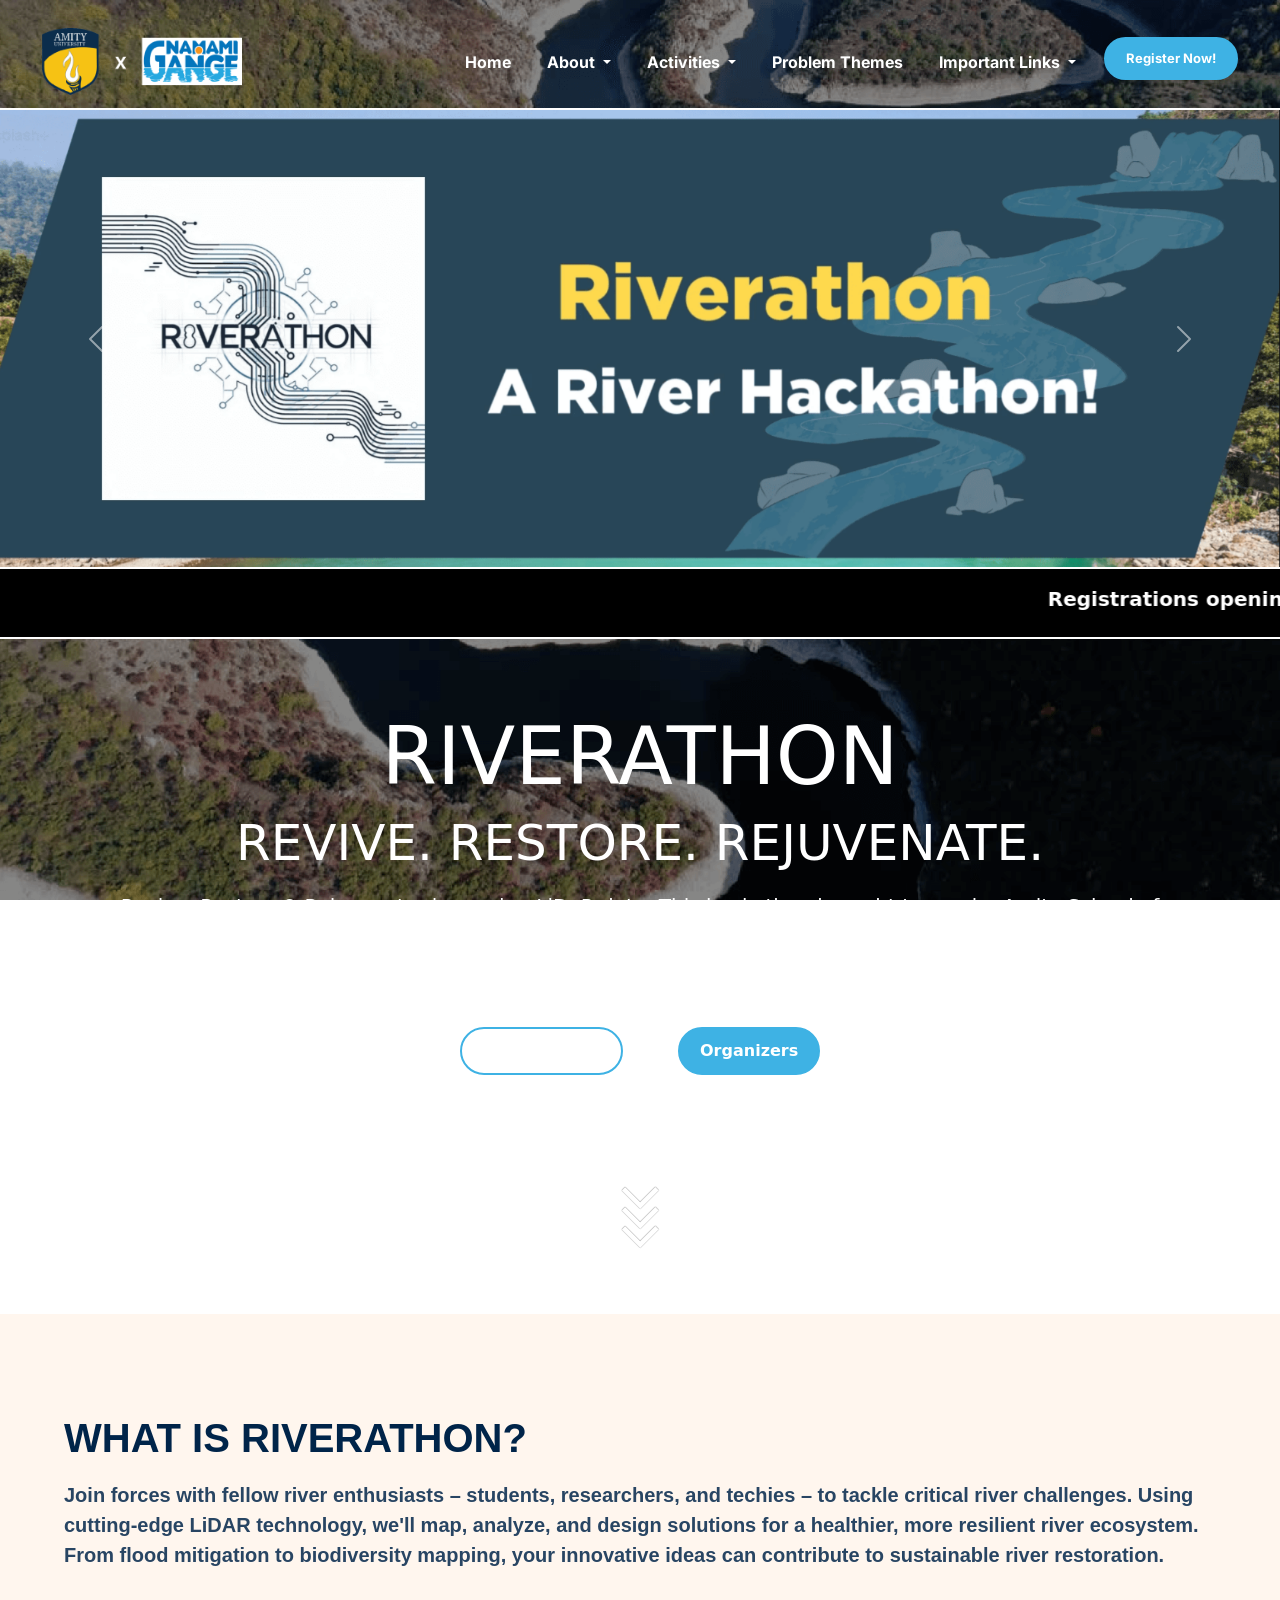
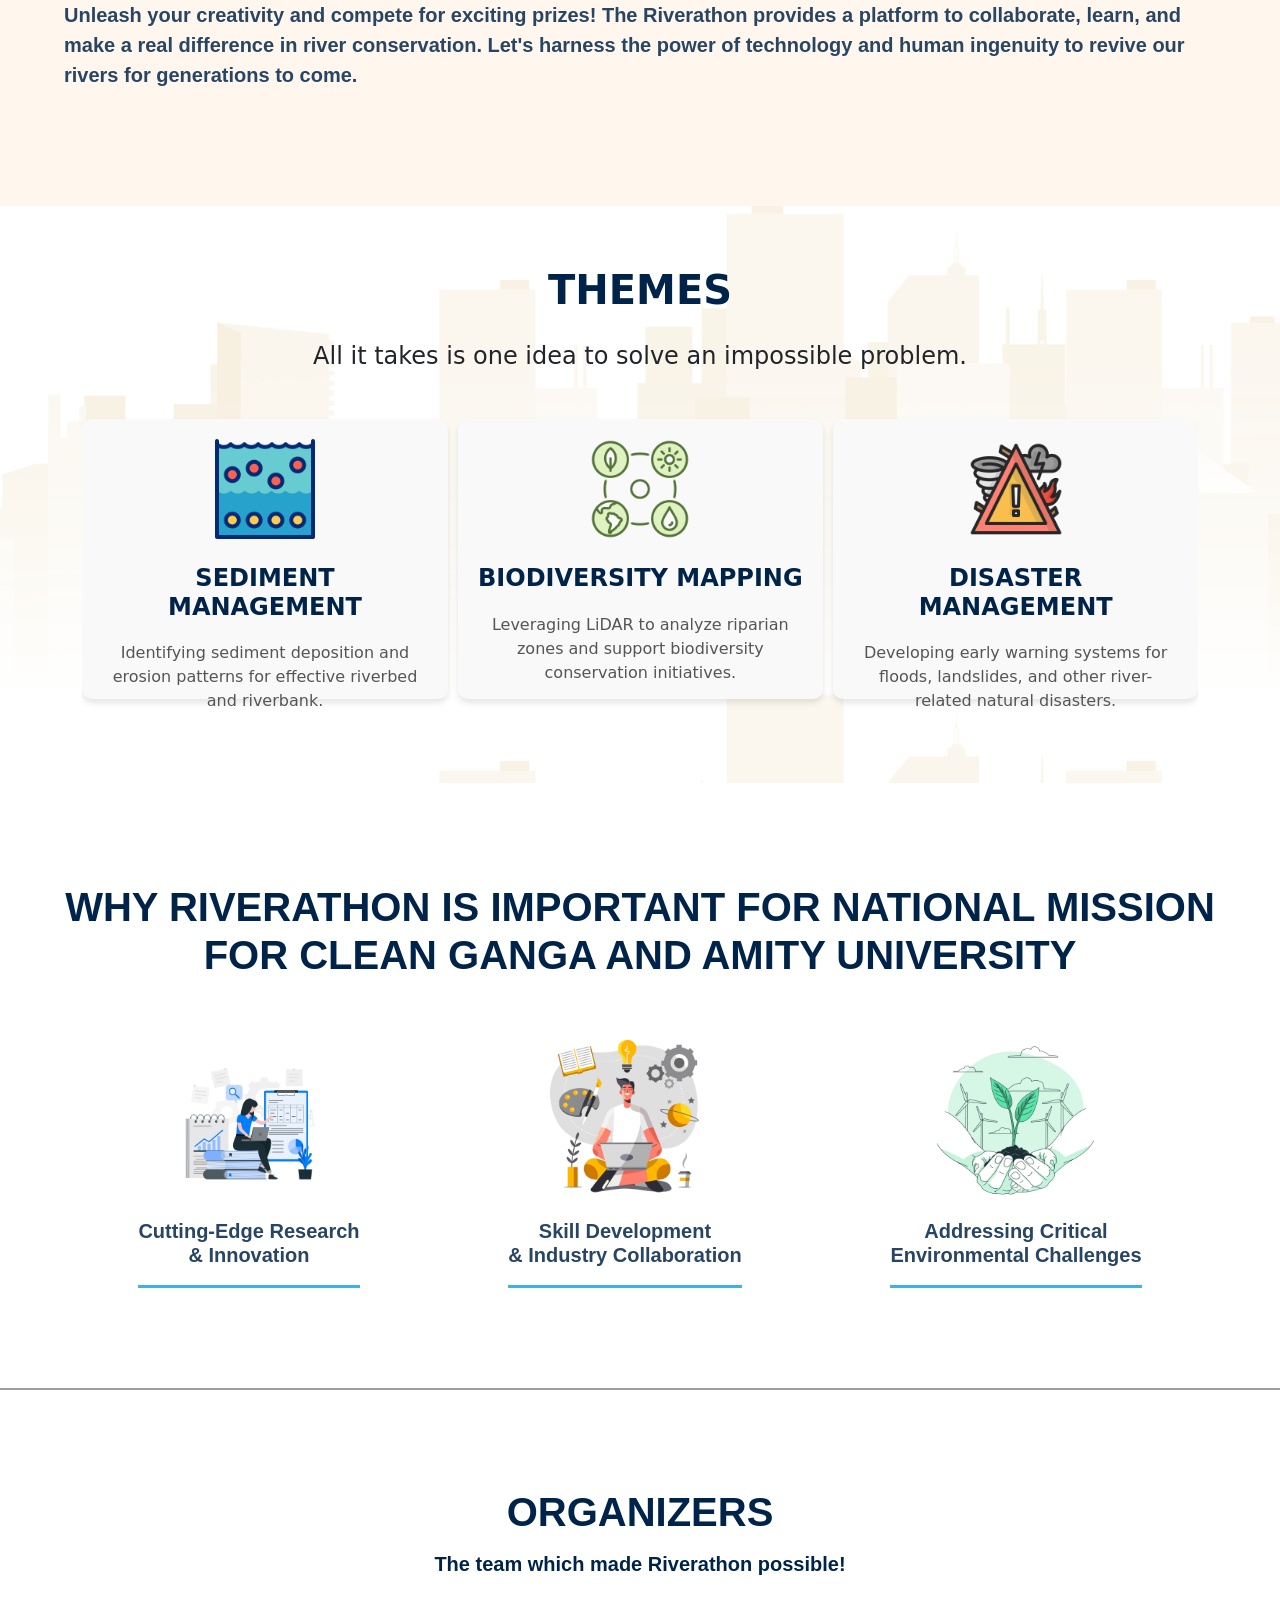
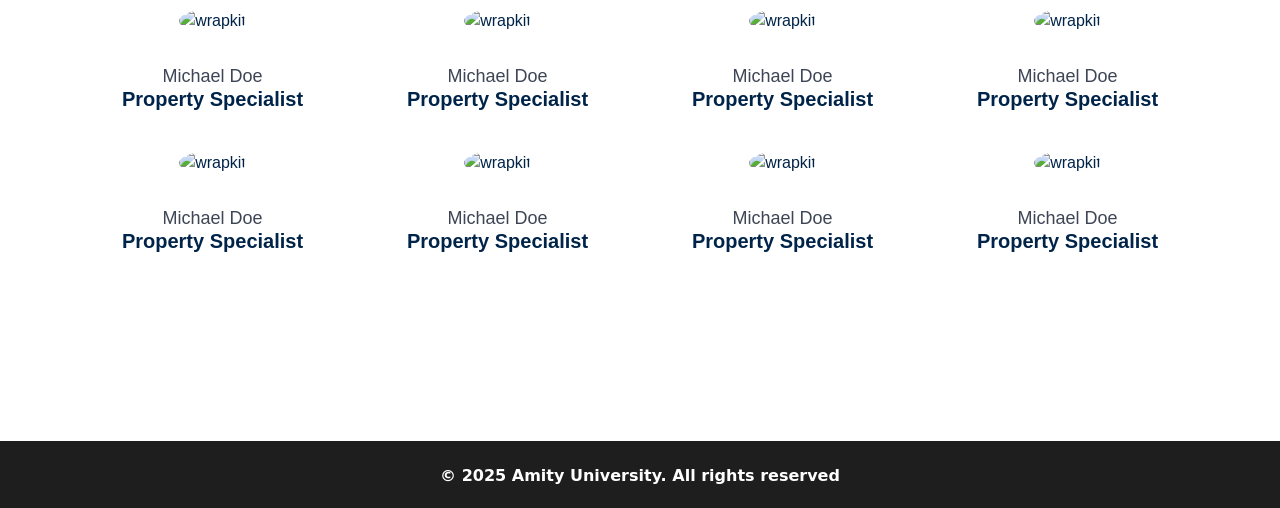
==== index.html @ aac4a85e "message" ====
<!DOCTYPE html>
<html lang="en">

<head>
    <meta charset="UTF-8">
    <meta name="viewport" content="width=device-width, initial-scale=1.0">
    <title>Riverathon</title>
    <script src="https://kit.fontawesome.com/03e9286989.js" crossorigin="anonymous"></script>

    <!-- Local Stylesheet Imports -->
    <link rel="stylesheet" href="assets/stylesheets/index.css">
    <link rel="stylesheet" href="assets/stylesheets/navbar.css">

    <!-- Internet Stylesheet Imports -->

    <link href="https://cdn.jsdelivr.net/npm/bootstrap@5.3.3/dist/css/bootstrap.min.css" rel="stylesheet"
        integrity="sha384-QWTKZyjpPEjISv5WaRU9OFeRpok6YctnYmDr5pNlyT2bRjXh0JMhjY6hW+ALEwIH" crossorigin="anonymous">
    <link rel="stylesheet"
        href="https://cdnjs.cloudflare.com/ajax/libs/OwlCarousel2/2.3.4/assets/owl.carousel.min.css" />
</head>
<style>
    .navbar-toggler {
        border-color: white !important;
    }
</style>

<body>
    <!-- Navigation Bar -->
    <nav class="navbar navbar-expand-lg">
        <div class="container-fluid">
            <a class="navbar-brand" href="#">
                <img src="./assets/images/mainLogo.png" width="200px" alt="">
            </a>
            <button class="navbar-toggler" type="button" data-bs-toggle="collapse"
                data-bs-target="#navbarSupportedContent" aria-controls="navbarSupportedContent" aria-expanded="false"
                aria-label="Toggle navigation">
                <span class="navbar-toggler-icon"></span>
            </button>
            <div class="collapse navbar-collapse" id="navbarSupportedContent">
                <ul class="navbar-nav ms-auto mb-2 mb-lg-0">
                    <li class="nav-item">
                        <a class="nav-link active" aria-current="page" href="#">Home</a>
                    </li>
                    <li class="nav-item dropdown">
                        <a class="nav-link dropdown-toggle" href="#" role="button" data-bs-toggle="dropdown"
                            aria-expanded="false">
                            About
                        </a>
                        <ul class="dropdown-menu">
                            <li><a class="dropdown-item" href="#what">About Riverathon</a></li>
                            <hr class="dropdown-divider">

                            <li><a class="dropdown-item" href="about/about-nmgc.html">About NMGC</a></li>
                            <li>
                                <hr class="dropdown-divider">
                            </li>
                            <li><a class="dropdown-item" href="about/about-amity.html">About Amity University</a></li>
                        </ul>
                    </li>
                    <li class="nav-item dropdown">
                        <a class="nav-link dropdown-toggle" href="#" role="button" data-bs-toggle="dropdown"
                            aria-expanded="false">
                            Activities
                        </a>
                        <ul class="dropdown-menu">
                            <li><a class="dropdown-item" href="#"
                                    onclick="alert('Page is currently under development. Coming soon.')">Workshop</a>
                            </li>
                            <li>
                                <hr class="dropdown-divider">
                            </li>
                            <li><a class="dropdown-item" href="#"
                                    onclick="alert('Page is currently under development. Coming soon.')">Link 2</a></li>
                        </ul>
                    </li>
                    <li class="nav-item">
                        <a class="nav-link" href="#themes">Problem Themes</a>
                    </li>
                    <li class="nav-item dropdown">
                        <a class="nav-link dropdown-toggle" href="#" role="button" data-bs-toggle="dropdown"
                            aria-expanded="false">
                            Important Links
                        </a>
                        <ul class="dropdown-menu">
                            <li><a class="dropdown-item" href="important-dates.html">Timeline</a>
                            </li>
                            <li>
                                <hr class="dropdown-divider">
                            </li>
<li><a class="dropdown-item" href="./guidelines.html">Rules & Guidelines</a></li>
                                <hr class="dropdown-divider">
                            </li>
                            <li><a class="dropdown-item" href="#"
                                    onclick="alert('Page is currently under development. Coming soon.')">FAQs</a></li>

                            <li>
                                <hr class="dropdown-divider">
                            </li>
                            <li><a class="dropdown-item" href="#"
                                    onclick="alert('Page is currently under development. Coming soon.')">Contact Us</a></li>
                        </ul>
                    </li>
                    <li class="nav-item">
                        <a href="register.html"><button id="registerNavBtn">Register Now!</button></a>
                    </li>
                </ul>
            </div>
        </div>
    </nav>
    <div id="carouselExampleControls" style="border-top: 2px solid white;border-bottom: 2px solid white;"
        data-bs-interval="1800" class="carousel slide" data-bs-ride="carousel" style="max-width: 100%; margin: auto;">
        <div class="carousel-inner">
            <div class="carousel-item active">
                <img src="assets/images/backgroundCaraousel/image-1.png" class="d-block w-100"
                    style="height: 60%; object-fit: cover;" alt="...">
            </div>
            <div class="carousel-item">
                <img src="assets/images/backgroundCaraousel/image-2.png" class="d-block w-100"
                    style="height: 60%; object-fit: cover;" alt="...">
            </div>
            <div class="carousel-item">
                <img src="assets/images/backgroundCaraousel/image-3.png" class="d-block w-100"
                    style="height: 60%; object-fit: cover;" alt="...">
            </div>
            <div class="carousel-item">
                <img src="assets/images/backgroundCaraousel/image-4.png" class="d-block w-100"
                    style="height: 60%; object-fit: cover;" alt="...">
            </div>
            <div class="carousel-item">
                <img src="assets/images/backgroundCaraousel/image-5.png" class="d-block w-100"
                    style="height: 60%; object-fit: cover;" alt="...">
            </div>
            <div class="carousel-item">
                <img src="assets/images/backgroundCaraousel/image-6.png" class="d-block w-100"
                    style="height: 60%; object-fit: cover;" alt="...">
            </div>
            <div class="carousel-item">
                <img src="assets/images/backgroundCaraousel/image-7.png" class="d-block w-100"
                    style="height: 60%; object-fit: cover;" alt="...">
            </div>
            <div class="carousel-item">
                <img src="assets/images/backgroundCaraousel/image-8.png" class="d-block w-100"
                    style="height: 60%; object-fit: cover;" alt="...">
            </div>
            <div class="carousel-item">
                <img src="assets/images/backgroundCaraousel/image-9.png" class="d-block w-100"
                    style="height: 60%; object-fit: cover;" alt="...">
            </div>
            <div class="carousel-item">
                <img src="assets/images/backgroundCaraousel/image-10.png" class="d-block w-100"
                    style="height: 60%; object-fit: cover;" alt="...">
            </div>
            <div class="carousel-item">
                <img src="assets/images/backgroundCaraousel/image-11.png" class="d-block w-100"
                    style="height: 60%; object-fit: cover;" alt="...">
            </div>
            <div class="carousel-item">
                <img src="assets/images/backgroundCaraousel/image-12.png" class="d-block w-100"
                    style="height: 60%; object-fit: cover;" alt="...">
            </div>
        </div>
        <button class="carousel-control-prev" type="button" data-bs-target="#carouselExampleControls"
            data-bs-slide="prev">
            <span class="carousel-control-prev-icon" aria-hidden="true"></span>
            <span class="visually-hidden">Previous</span>
        </button>
        <button class="carousel-control-next" type="button" data-bs-target="#carouselExampleControls"
            data-bs-slide="next">
            <span class="carousel-control-next-icon" aria-hidden="true"></span>
            <span class="visually-hidden">Next</span>
        </button>
    </div>
    <div class="marquee">
        <marquee loop="true" direction="left" scrollamount="15">
            <div class="marq">
                <img src="https://www.sih.gov.in/img1/slider/new.gif" alt="">
                <p>Registrations opening soon! Watch out!</p>
            </div>
        </marquee>
    </div>
    <button onclick="topFunction()" id="myBtn" title="Go to top">&uarr;</button>
    <!-- Landing Page -->
    <div class="container landPage">
        <div class="titleText">
            <h1>Riverathon</h1>
            <h3>Revive. Restore. Rejuvenate.</h3>
        </div>
        <div class="paragraphTextBtn">
            <p>Revive, Restore & Rejuvenate river using LiDaR data. This hackathon brought to you by Amity School of
                Engineering & Technology in collaboration with National Mission for Clean Ganga aims to bring together
                innovative minds to develop solutions integrating emerging technologies with LiDaR technology for
                conservation, preservation & rejuvenation of our rivers.</p>
            <div class="paragraphBtn">
                <a href="#why"><button id="btn-1">Explore More</button></a>
                <a href="#organizer"><button id="btn-2">Organizers</button></a>
            </div>
        </div>
        <div class="arrowDwnImg">
            <img loading="lazy" src="assets/images/arrowDown.png" alt="">
        </div>
    </div>
    <!-- About Page -->
    <div class="aboutPage" id="what">
        <h1 class="whatRiverathon">
            What is Riverathon?
        </h1>
        <p class="whyRiverathon" id="why">
            Join forces with fellow river enthusiasts – students, researchers, and techies – to tackle critical river
            challenges. Using cutting-edge LiDAR technology, we'll map, analyze, and design solutions for a healthier,
            more resilient river ecosystem. From flood mitigation to biodiversity mapping, your innovative ideas can
            contribute to sustainable river restoration.
            <br>
            <br>
            Unleash your creativity and compete for exciting prizes! The Riverathon provides a platform to collaborate,
            learn, and make a real difference in river conservation. Let's harness the power of technology and human
            ingenuity to revive our rivers for generations to come.
        </p>
    </div>
    <!-- Themes Page -->
    <div class="themes" id="themes">
        <h1>Themes</h1>
        <h6>All it takes is one idea to solve an impossible problem.</h6>
        <div class="owl-carousel owl-theme container">
            <div class="item">
                <div class="themeBox">
                    <img src="./assets/images/whyRiverathon/theme-1.png" alt="">
                    <h1>Floodplain Restoration</h1>
                    <p>Using LiDAR to understand flood dynamics and propose strategies to restore natural floodplains.
                    </p>
                </div>
            </div>
            <div class="item">
                <div class="themeBox">
                    <img src="./assets/images/whyRiverathon/theme-2.png" alt="">
                    <h1>Sediment Management</h1>
                    <p>Identifying sediment deposition and erosion patterns for effective riverbed and riverbank.</p>
                </div>
            </div>
            <div class="item">
                <div class="themeBox">
                    <img src="./assets/images/whyRiverathon/theme-3.png" alt="">
                    <h1>Biodiversity Mapping</h1>
                    <p>Leveraging LiDAR to analyze riparian zones and support biodiversity conservation initiatives.</p>
                </div>
            </div>
            <div class="item">
                <div class="themeBox">
                    <img src="./assets/images/whyRiverathon/theme-4.png" alt="">
                    <h1>Disaster Management</h1>
                    <p>Developing early warning systems for floods, landslides, and other river-related natural
                        disasters.</p>
                </div>
            </div>
        </div>
    </div>
    <!-- Why Page-->
    <div class="whyPage">
        <h1 class="title">WHY RIVERATHON IS IMPORTANT FOR NATIONAL MISSION FOR CLEAN GANGA AND AMITY UNIVERSITY</h1>
        <div class="gridWhyPerks">
            <div class="perkBox">
                <img loading="lazy" src="assets/images/whyRiverathon/why-1.png" alt="">
                <h3>Cutting-Edge Research <br>
                    & Innovation</h3>
            </div>
            <div class="perkBox">
                <img loading="lazy" src="assets/images/whyRiverathon/why-2.png" alt="">
                <h3>Skill Development <br>
                    & Industry Collaboration</h3>
            </div>
            <div class="perkBox">
                <img loading="lazy" src="assets/images/whyRiverathon/why-3.png" alt="">
                <h3>Addressing Critical <br>
                    Environmental Challenges</h3>
            </div>
        </div>
    </div>
    <!-- Organizers -->
    <div class="organizerPage" id="organizer">
        <div class="py-5 team4">
            <div class="container">
                <div class="row justify-content-center mb-4">
                    <div class="col-md-7 text-center">
                        <h1 class="mb-3">Organizers</h1>
                        <h6 class="subtitle">The team which made Riverathon possible!</h6>
                    </div>
                </div>
                <div class="row">
                    <!-- column  -->
                    <div class="col-lg-3 mb-4">
                        <!-- Row -->
                        <div class="row">
                            <div class="col-md-12 orgImage">
                                <img loading="lazy"
                                    src="https://www.wrappixel.com/demos/ui-kit/wrapkit/assets/images/team/t1.jpg"
                                    alt="wrapkit" class="img-fluid rounded-circle" />
                            </div>
                            <div class="col-md-12 text-center">
                                <div class="pt-2">
                                    <h5 class="mt-4 font-weight-medium mb-0">Michael Doe</h5>
                                    <h6 class="subtitle mb-3">Property Specialist</h6>

                                </div>
                            </div>
                        </div>
                        <!-- Row -->
                    </div>
                    <!-- column  -->
                    <!-- column  -->
                    <div class="col-lg-3 mb-4">
                        <!-- Row -->
                        <div class="row">
                            <div class="col-md-12 orgImage">
                                <img loading="lazy"
                                    src="https://www.wrappixel.com/demos/ui-kit/wrapkit/assets/images/team/t2.jpg"
                                    alt="wrapkit" class="img-fluid rounded-circle" />
                            </div>
                            <div class="col-md-12 text-center">
                                <div class="pt-2">
                                    <h5 class="mt-4 font-weight-medium mb-0">Michael Doe</h5>
                                    <h6 class="subtitle mb-3">Property Specialist</h6>

                                </div>
                            </div>
                        </div>
                        <!-- Row -->
                    </div>
                    <!-- column  -->
                    <!-- column  -->
                    <div class="col-lg-3 mb-4">
                        <!-- Row -->
                        <div class="row">
                            <div class="col-md-12 orgImage">
                                <img loading="lazy"
                                    src="https://www.wrappixel.com/demos/ui-kit/wrapkit/assets/images/team/t3.jpg"
                                    alt="wrapkit" class="img-fluid rounded-circle" />
                            </div>
                            <div class="col-md-12 text-center">
                                <div class="pt-2">
                                    <h5 class="mt-4 font-weight-medium mb-0">Michael Doe</h5>
                                    <h6 class="subtitle mb-3">Property Specialist</h6>

                                </div>
                            </div>
                        </div>
                        <!-- Row -->
                    </div>
                    <!-- column  -->
                    <!-- column  -->
                    <div class="col-lg-3 mb-4">
                        <!-- Row -->
                        <div class="row">
                            <div class="col-md-12 orgImage">
                                <img loading="lazy"
                                    src="https://www.wrappixel.com/demos/ui-kit/wrapkit/assets/images/team/t4.jpg"
                                    alt="wrapkit" class="img-fluid rounded-circle" />
                            </div>
                            <div class="col-md-12 text-center">
                                <div class="pt-2">
                                    <h5 class="mt-4 font-weight-medium mb-0">Michael Doe</h5>
                                    <h6 class="subtitle mb-3">Property Specialist</h6>

                                </div>
                            </div>
                        </div>
                        <!-- Row -->
                    </div>
                </div>
                <div class="row">
                    <!-- column  -->
                    <div class="col-lg-3 mb-4">
                        <!-- Row -->
                        <div class="row">
                            <div class="col-md-12 orgImage">
                                <img loading="lazy"
                                    src="https://www.wrappixel.com/demos/ui-kit/wrapkit/assets/images/team/t1.jpg"
                                    alt="wrapkit" class="img-fluid rounded-circle" />
                            </div>
                            <div class="col-md-12 text-center">
                                <div class="pt-2">
                                    <h5 class="mt-4 font-weight-medium mb-0">Michael Doe</h5>
                                    <h6 class="subtitle mb-3">Property Specialist</h6>

                                </div>
                            </div>
                        </div>
                        <!-- Row -->
                    </div>
                    <!-- column  -->
                    <!-- column  -->
                    <div class="col-lg-3 mb-4">
                        <!-- Row -->
                        <div class="row">
                            <div class="col-md-12 orgImage">
                                <img loading="lazy"
                                    src="https://www.wrappixel.com/demos/ui-kit/wrapkit/assets/images/team/t2.jpg"
                                    alt="wrapkit" class="img-fluid rounded-circle" />
                            </div>
                            <div class="col-md-12 text-center">
                                <div class="pt-2">
                                    <h5 class="mt-4 font-weight-medium mb-0">Michael Doe</h5>
                                    <h6 class="subtitle mb-3">Property Specialist</h6>

                                </div>
                            </div>
                        </div>
                        <!-- Row -->
                    </div>
                    <!-- column  -->
                    <!-- column  -->
                    <div class="col-lg-3 mb-4">
                        <!-- Row -->
                        <div class="row">
                            <div class="col-md-12 orgImage">
                                <img loading="lazy"
                                    src="https://www.wrappixel.com/demos/ui-kit/wrapkit/assets/images/team/t3.jpg"
                                    alt="wrapkit" class="img-fluid rounded-circle" />
                            </div>
                            <div class="col-md-12 text-center">
                                <div class="pt-2">
                                    <h5 class="mt-4 font-weight-medium mb-0">Michael Doe</h5>
                                    <h6 class="subtitle mb-3">Property Specialist</h6>

                                </div>
                            </div>
                        </div>
                        <!-- Row -->
                    </div>
                    <!-- column  -->
                    <!-- column  -->
                    <div class="col-lg-3 mb-4">
                        <!-- Row -->
                        <div class="row">
                            <div class="col-md-12 orgImage">
                                <img loading="lazy"
                                    src="https://www.wrappixel.com/demos/ui-kit/wrapkit/assets/images/team/t4.jpg"
                                    alt="wrapkit" class="img-fluid rounded-circle" />
                            </div>
                            <div class="col-md-12 text-center">
                                <div class="pt-2">
                                    <h5 class="mt-4 font-weight-medium mb-0">Michael Doe</h5>
                                    <h6 class="subtitle mb-3">Property Specialist</h6>

                                </div>
                            </div>
                        </div>
                        <!-- Row -->
                    </div>
                </div>
            </div>
        </div>
    </div>
    <footer>
        <p><strong>© 2025 Amity University. All rights reserved</strong></p>
    </footer>
</body>
<!-- JavaScript Imports -->
<script src="https://cdn.jsdelivr.net/npm/bootstrap@5.3.3/dist/js/bootstrap.bundle.min.js"
    integrity="sha384-YvpcrYf0tY3lHB60NNkmXc5s9fDVZLESaAA55NDzOxhy9GkcIdslK1eN7N6jIeHz"
    crossorigin="anonymous"></script>
<script src="./assets/scripts/script.js"></script>
<script src="https://cdnjs.cloudflare.com/ajax/libs/jquery/3.6.0/jquery.min.js"></script>
<script src="https://cdnjs.cloudflare.com/ajax/libs/OwlCarousel2/2.3.4/owl.carousel.min.js"></script>
<script>

    $(document).ready(function () {

        $('.owl-carousel').owlCarousel({
            loop: true,
            margin: 10,
            autoplay: true,
            autoplayTimeout: 1000,
            autoplayHoverPause: true,
            responsiveClass: true,
            margin: 10,
            responsive: {
                0: {
                    items: 1
                },
                750: {
                    items: 2
                },
                1200: {
                    items: 3
                }
            }
        })
        $(".owl-prev").html('<i class="fa fa-chevron-left"></i>');
        $(".owl-next").html('<i class="fa fa-chevron-right"></i>');

    });
</script>

</html>
---- assets/stylesheets/index.css ----
body {
    background-image: url(../images/backgroundImage.png);
    background-attachment: fixed;
    background-size: cover;
    background-position: center center;
}

/* Landing Page Style */
.landPage {
    margin-top: 200px;
    text-align: center;
    color: white;
}

.landPage .titleText h1 {
    font-size: 80px;
    padding-top: 20px;
    text-transform: uppercase;
}

.landPage .titleText h3 {
    font-size: 50px;
    text-transform: uppercase;
}

.landPage .paragraphTextBtn p {
    font-size: 20px;
    padding-top: 10px;
}

#btn-1:nth-child(1) {
    border: 2px solid #3EB2E4;
    background-color: transparent;
    color: white;
    border-radius: 30px;
    padding: 10px 20px;
    font-weight: bold;
    transition: 0.2s all ease;
    margin-right: 50px;
}

#btn-1:nth-child(1):hover {
    background-color: #3EB2E4;
}

#btn-2 {
    border: 2px solid #3EB2E4;
    background-color: #3EB2E4;
    color: white;
    border-radius: 50px;
    padding: 10px 20px;
    font-weight: bold;
    transition: 0.2s all ease;
}

#btn-2:hover {
    background-color: transparent;
}

.landPage .arrowDwnImg {
    margin-top: 100px;
}

.landPage .arrowDwnImg img {
    animation: upAndDown 2s linear infinite;
}

@keyframes upAndDown {
    0% {
        transform: translateY(0);
    }

    25% {
        transform: translateY(-10px);
    }

    50% {
        transform: translateY(0px);
    }

    75% {
        transform: translateY(10px);
    }

    100% {
        transform: translateY(0px);
    }
}
.landPage .titleText h1 {
    margin-top: -150px;
}
/* Responsive Settings for LandPage*/
@media screen and (max-width : 999px) {
    .landPage .titleText h1 {
        font-size: 60px;
    }

    .landPage .titleText h3 {
        font-size: 40px;
    }

    .landPage {
        margin-top: 150px;
    }
}

/* About Page Style */
.aboutPage {
    background-color: #FFF6EE;
    padding-left: 5%;
    padding-right: 5%;
    padding-top: 100px;
    margin-top: 50px;
    padding-bottom: 100px;
    font-family: "Poppins", sans-serif;
}

.aboutPage .whatRiverathon {
    font-weight: bold;
    text-transform: uppercase;
    color: #002449;
}

.aboutPage .whyRiverathon {
    font-size: 20px;
    padding-top: 10px;
    font-weight: 600;
    color: #284563;
}

/* Why Page */
.whyPage {
    background-color: white;
    padding-left: 5%;
    padding-right: 5%;
    padding-top: 100px;
    padding-bottom: 100px;
    font-family: "Poppins", sans-serif;
}

.whyPage h1 {
    font-weight: bold;
    text-transform: uppercase;
    color: #002449;
    text-align: center;
}

.whyPage .gridWhyPerks {
    margin-top: 50px;
    display: flex;
    justify-content: space-around;
}
.whyPage .gridWhyPerks .perkBox{
    border-bottom: 3px solid #3EB2E4;
    text-align: center;
}
.whyPage .gridWhyPerks .perkBox img{
    width: 180px;
    padding-bottom: 10px;
}
.whyPage .gridWhyPerks .perkBox h3{
    font-size: 20px;
    padding-bottom: 10px;
    font-weight: bold;
    color: #284563;
}

.whyPage .gridWhyPerks img {
    width: 250px;
}

/* Why Page Responsiveness */
@media screen and (max-width : 999px) {
    .whyPage .gridWhyPerks {
        display: flex;
        flex-direction: column;
        text-align: center;
        align-items: center;
    }

    .whyPage .gridWhyPerks img {
        margin-top: 30px;
    }
}

/* Organizing Page */
.organizerPage {
    border-top: 2px solid rgba(0, 0, 0, 0.384);
    background-color: white;
    padding-top: 50px;
    padding-bottom: 100px;
}

.organizerPage h1 {
    font-weight: bold;
    color: #002449 !important;
    text-transform: uppercase;
}

.team4 {
    font-family: "Poppins", sans-serif;
    color: #002449;
    font-weight: 300;
}

.team4 h1,
.team4 h2,
.team4 h3,
.team4 h4,
.team4 h5,
.team4 h6 {
    color: #3e4555;
}

.team4 .font-weight-medium {
    font-weight: 500;
}

.team4 h5 {
    line-height: 22px;
    font-size: 18px;
}

.team4 .subtitle {
    color: #8d97ad;
    line-height: 24px;
    font-size: 13px;
}

.team4 ul li a {
    color: #8d97ad;
    padding-right: 15px;
    -webkit-transition: 0.1s ease-in;
    -o-transition: 0.1s ease-in;
    transition: 0.1s ease-in;
}

.team4 ul li a:hover {
    -webkit-transform: translate3d(0px, -5px, 0px);
    transform: translate3d(0px, -5px, 0px);
    color: #316ce8;
}

.organizerPage h6 {
    font-weight: bold;
    color: #002449 !important;
    font-size: 20px !important;
}

.orgImage {
    align-items: center !important;
    text-align: center;
}

/* Footer */
footer {
    text-align: center;
    color: white;
    background-color: #1E1E1E;
    padding-top: 2.5vh;
    padding-bottom: .5vh;
}

#myBtn {
    display: none;
    /* Hidden by default */
    position: fixed;
    /* Fixed/sticky position */
    bottom: 20px;
    /* Place the button at the bottom of the page */
    right: 30px;
    /* Place the button 30px from the right */
    z-index: 99;
    /* Make sure it does not overlap */
    border: none;
    /* Remove borders */
    outline: none;
    /* Remove outline */
    background-color: #3EB2E4;
    /* Set a background color */
    color: white;
    /* Text color */
    cursor: pointer;
    /* Add a mouse pointer on hover */
    padding: 15px;
    /* Some padding */
    border-radius: 10px;
    /* Rounded corners */
    font-size: 18px;
    /* Increase font size */
}

#myBtn:hover {
    background-color: #555;
    /* Add a dark-grey background on hover */
}

/* Themes */
.themes{
    padding-top: 50px;
    padding-bottom: 50px;
    text-align: center;
    background-color: white;
    background-image: url(../images/backgroundImage-2.png);
}

.themes h1{
    padding-top: 10px;
    padding-bottom: 10px;
    font-weight: bold;
    text-transform: uppercase;
    color: #002449;
    
    text-align: center;
}
.themes h6{
    padding-top: 10px;
    padding-bottom: 30px;
    font-size: 24px;
}

.owl-carousel .item {
    display: flex;
    justify-content: center;
    align-items: center;
    height: 300px;
}

.themeBox {
    width: 100%;
    max-width: 500px; /* For responsive scaling */
    text-align: center;
    display: flex;
    flex-direction: column;
    align-items: center; /* Centers child elements horizontally */
    background: #f9f9f9; /* Optional for better visibility */
    padding: 20px;
    border-radius: 10px; /* Optional for rounded corners */
    box-shadow: 0 4px 6px rgba(0, 0, 0, 0.1); /* Optional for shadow effect */
    height: 280px;

}

.themeBox img {
    width: 100px !important;
    height: auto; /* Maintains aspect ratio */
    margin-bottom: 15px; /* Adds spacing below the image */
}

.themeBox h1 {
    font-size: 24px;
    margin-bottom: 10px;
}

.themeBox p {
    font-size: 16px;
    color: #555; /* Slightly darker text for contrast */
    margin: 0;
    line-height: 1.5;
}
.marquee{
    background-color: black;
    border-bottom: 2px solid white;
}
.marq{
    display: flex;
    width: 100%;
}
.marquee .marq img{
    width: 100px;
}
.marquee p{
    padding-top: 15px;
    font-size: 20px;
    font-weight: bold;
    color: white;
}
---- assets/stylesheets/navbar.css ----
@import url('https://fonts.googleapis.com/css2?family=Inter:ital,opsz,wght@0,14..32,100..900;1,14..32,100..900&display=swap');
.navbar{
    margin-left: 100px;
    margin-right: 100px;
    margin-top: 15px;
    font-family: "Inter", serif;
}
.nav-item{
    margin-left: 20px;
    font-size: 16px;
    font-weight: bold;
}
.nav-link{
    color: white !important;
}
.nav-link:hover{
    color: #3EB2E4 !important;
}
#registerNavBtn{
    margin-top: -5px;
    border: 2px solid #3EB2E4;
    background-color: #3EB2E4;
    color: white;
    border-radius: 50px;
    padding: 10px 20px;
    font-size: 13px;
    font-weight: bold;
    transition: 0.2s all ease;
}
#registerNavBtn:hover{
    background-color: transparent;
    color: rgb(255, 255, 255);
}

/* Responsive Settings */
@media screen and (max-width : 1600px){
    .navbar{
        margin-left: 30px;
        margin-right: 30px;
    }
}
@media screen and (max-width : 999px){

    .nav-item{
        margin-left: 0px;
        margin-top: 10px;
    }
    .navbar{
        margin-left: 0px;
        margin-right: 0px;
        border-bottom: 2px solid rgb(255, 255, 255);
    }
    .navbar-toggler{
        border-color: white;
    }
    .navbar-toggler-icon {
        background-image: url("data:image/svg+xml;charset=UTF8,%3Csvg xmlns='http://www.w3.org/2000/svg' viewBox='0 0 30 30'%3E%3Cpath stroke='white' stroke-width='2' d='M4 7h22M4 15h22M4 23h22'/%3E%3C/svg%3E") !important;
    }
}
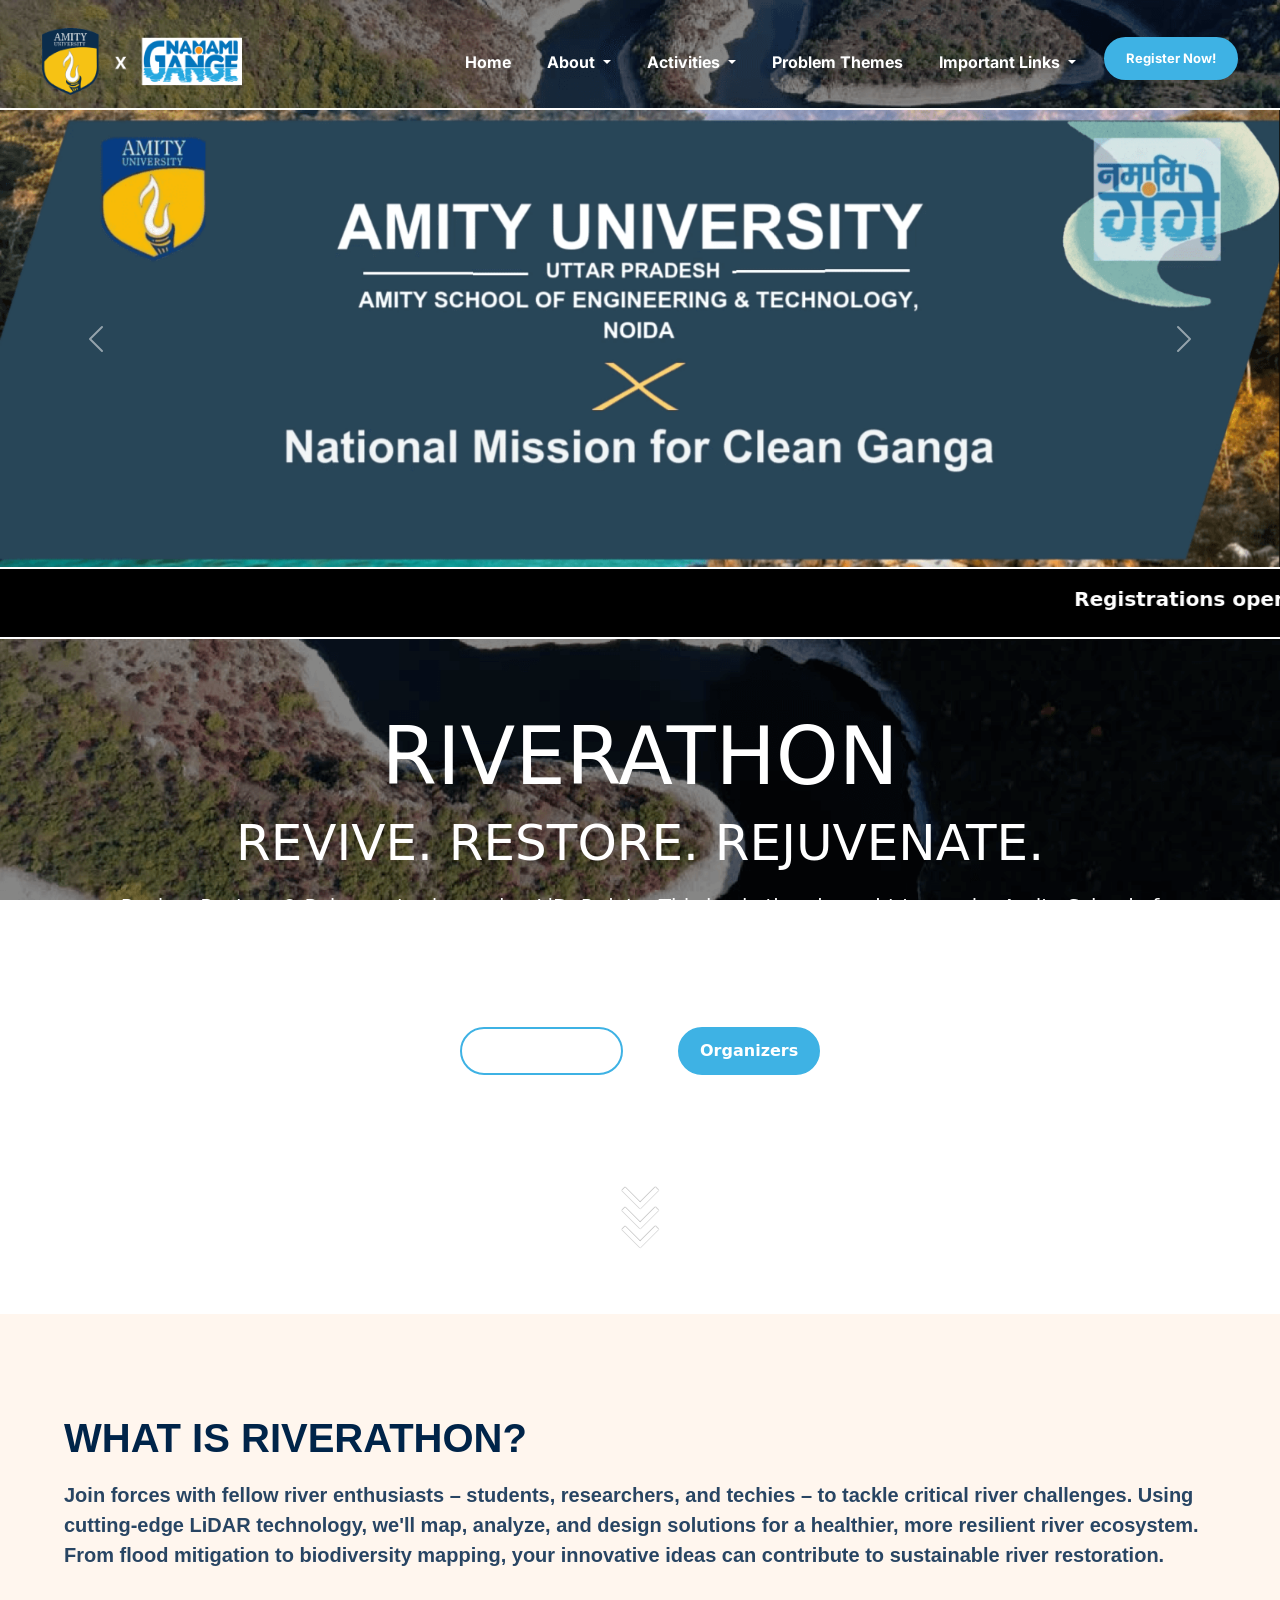
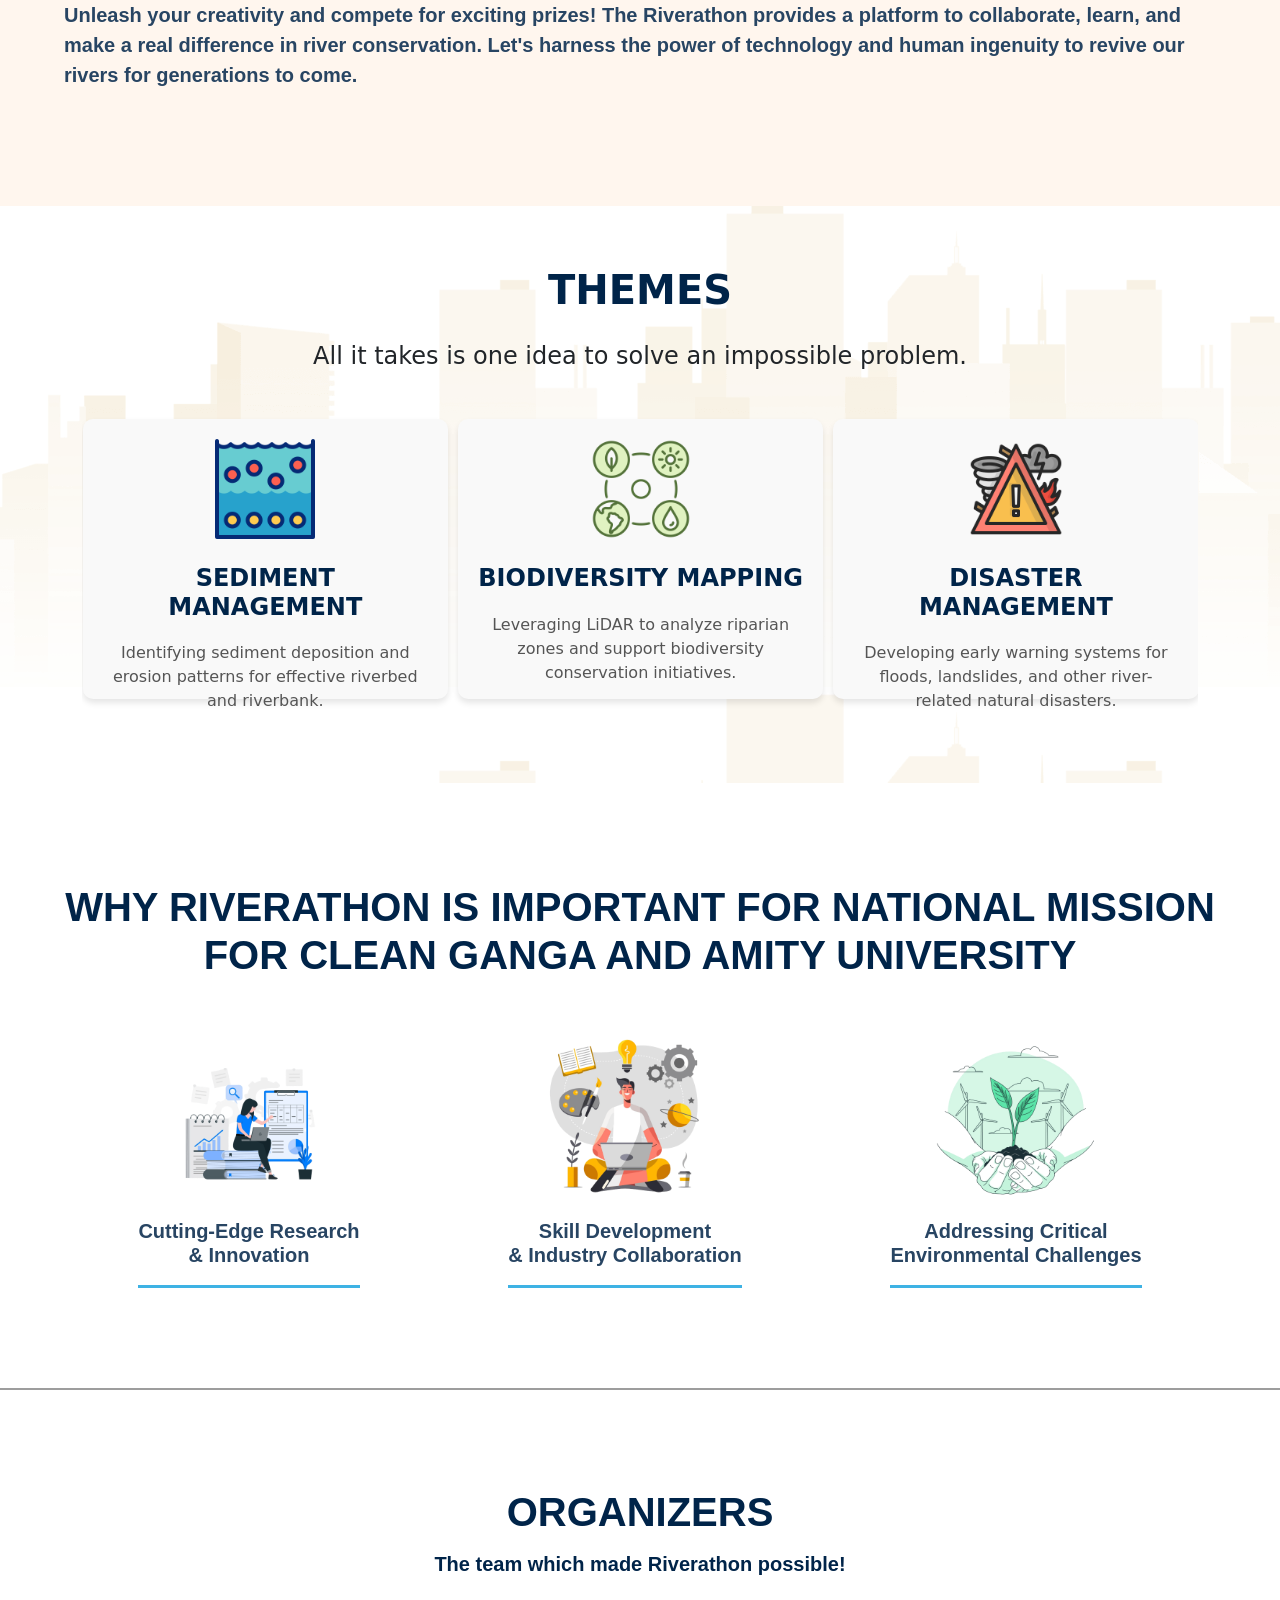
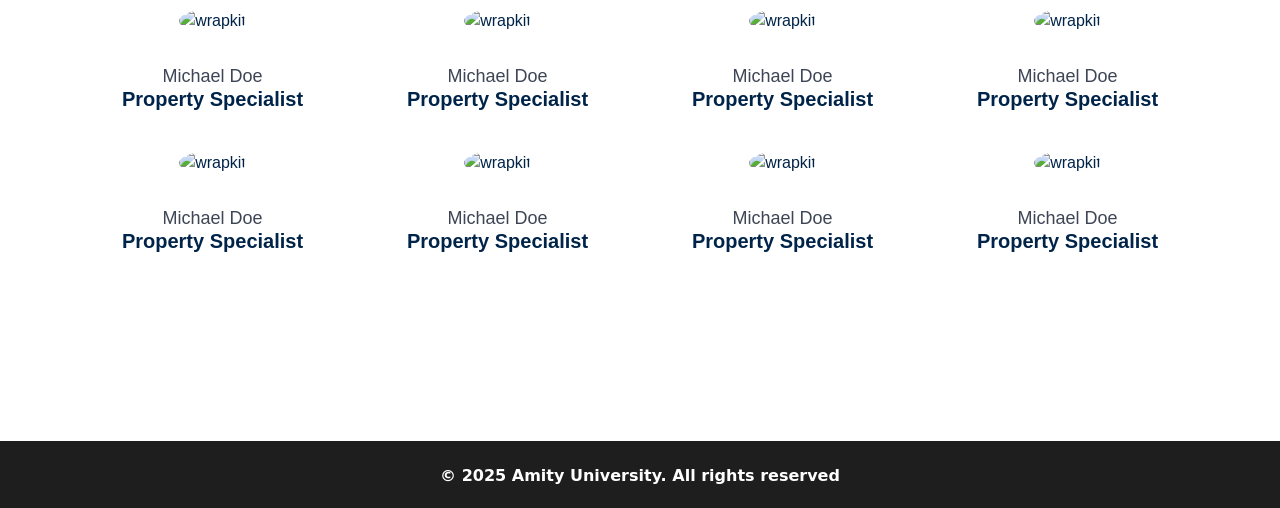
==== commit 61e58ec1: "added themes and workshop" ====
--- a/index.html
+++ b/index.html
@@ -63,8 +63,7 @@
                             Activities
                         </a>
                         <ul class="dropdown-menu">
-                            <li><a class="dropdown-item" href="#"
-                                    onclick="alert('Page is currently under development. Coming soon.')">Workshop</a>
+                            <li><a class="dropdown-item" href="workshop.html">Workshop</a>
                             </li>
                             <li>
                                 <hr class="dropdown-divider">
@@ -249,6 +248,34 @@
                     <h1>Disaster Management</h1>
                     <p>Developing early warning systems for floods, landslides, and other river-related natural
                         disasters.</p>
+                </div>
+            </div>
+            <div class="item">
+                <div class="themeBox">
+                    <img src="./assets/images/whyRiverathon/theme-5.png" alt="">
+                    <h1>Vegetation Analysis</h1>
+                    <p>Analyze riparian vegetation dynamics, assess ecological health, and develop strategies for riparian zone restoration and management.</p>
+                </div>
+            </div>
+            <div class="item">
+                <div class="themeBox">
+                    <img src="./assets/images/whyRiverathon/theme-6.png" alt="">
+                    <h1>River Neighborhood Infrastructure Mapping</h1>
+                    <p>Identify vulnerabilities in critical infrastructure, assess flood risks, and develop strategies.</p>
+                </div>
+            </div>
+            <div class="item">
+                <div class="themeBox">
+                    <img src="./assets/images/whyRiverathon/theme-7.png" alt="">
+                    <h1>Digital Twin for Urban-River Interaction</h1>
+                    <p>Create virtual representations of urban-river systems to improve understanding and management.</p>
+                </div>
+            </div>
+            <div class="item">
+                <div class="themeBox">
+                    <img src="./assets/images/whyRiverathon/theme-8.png" alt="">
+                    <h1>Climate and Environmental Monitoring</h1>
+                    <p>Track the impacts of climate change on river ecosystems and develop adaptation strategies.</p>
                 </div>
             </div>
         </div>
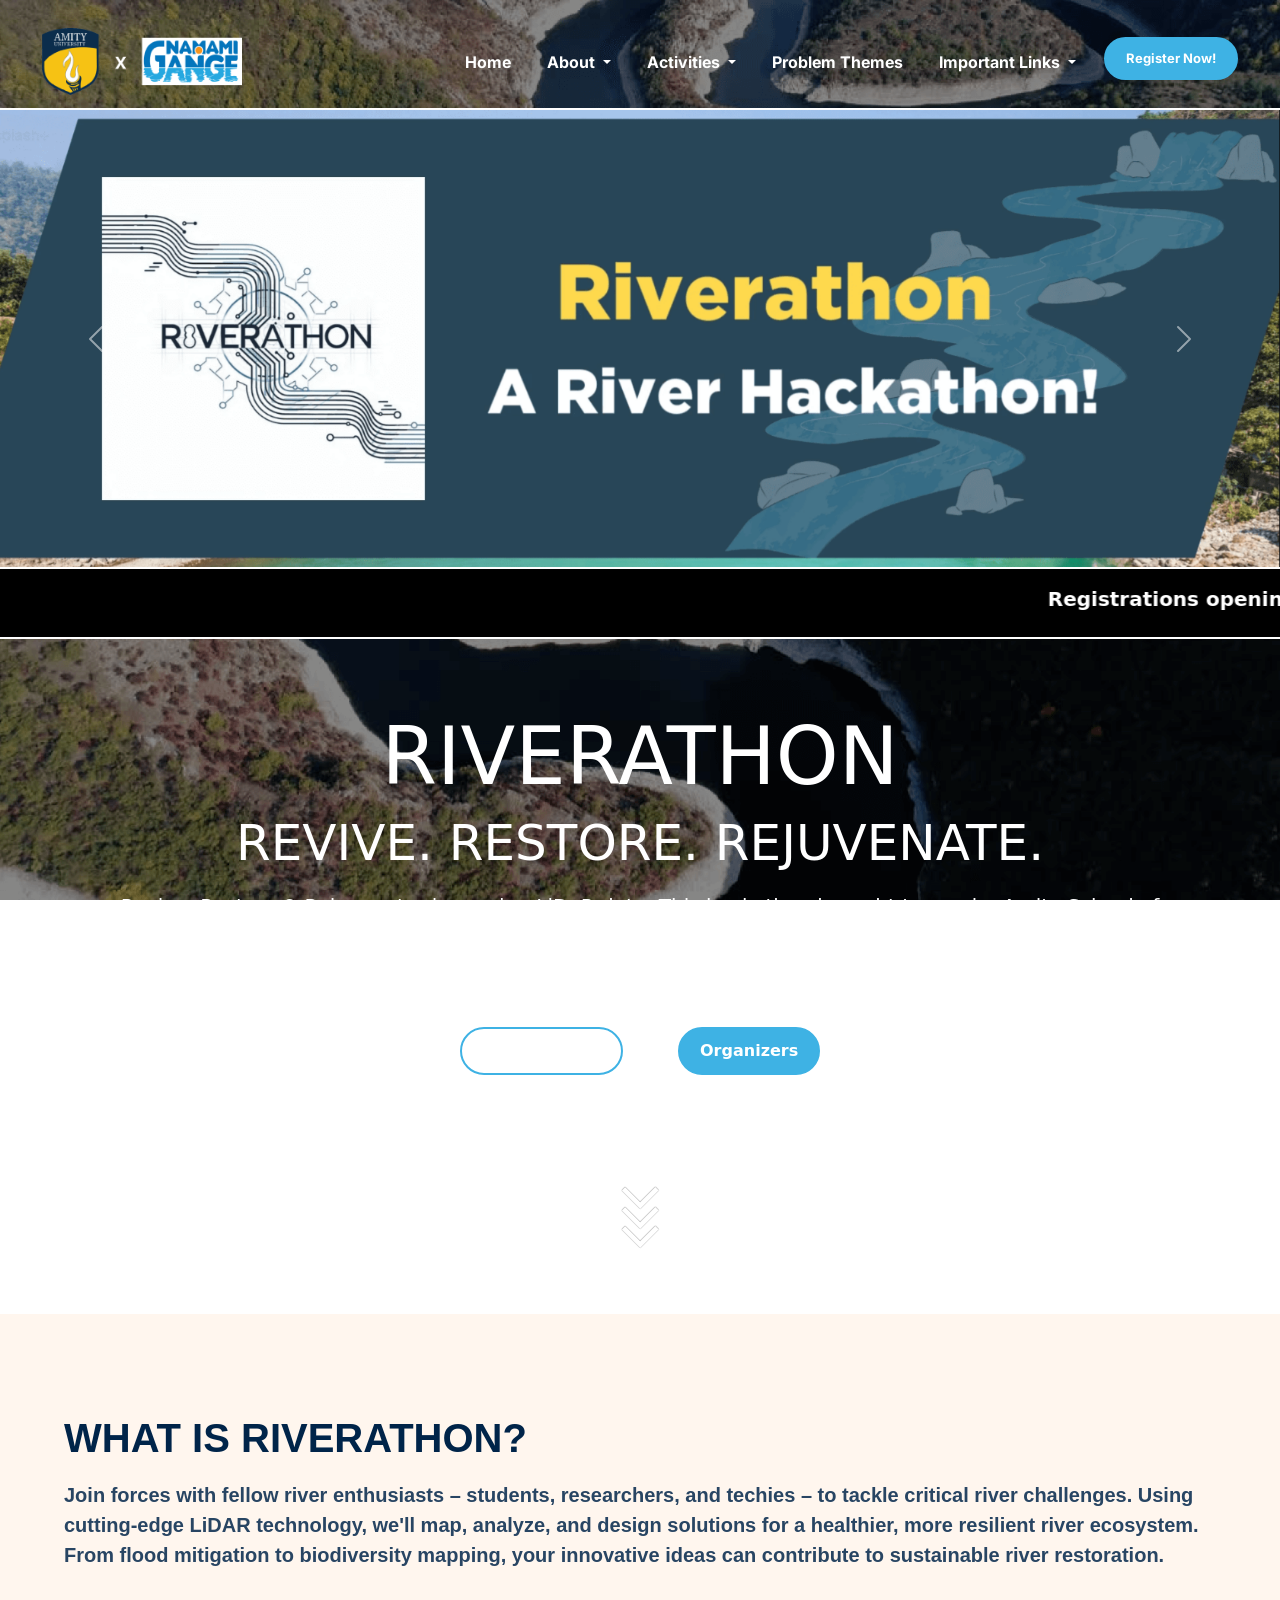
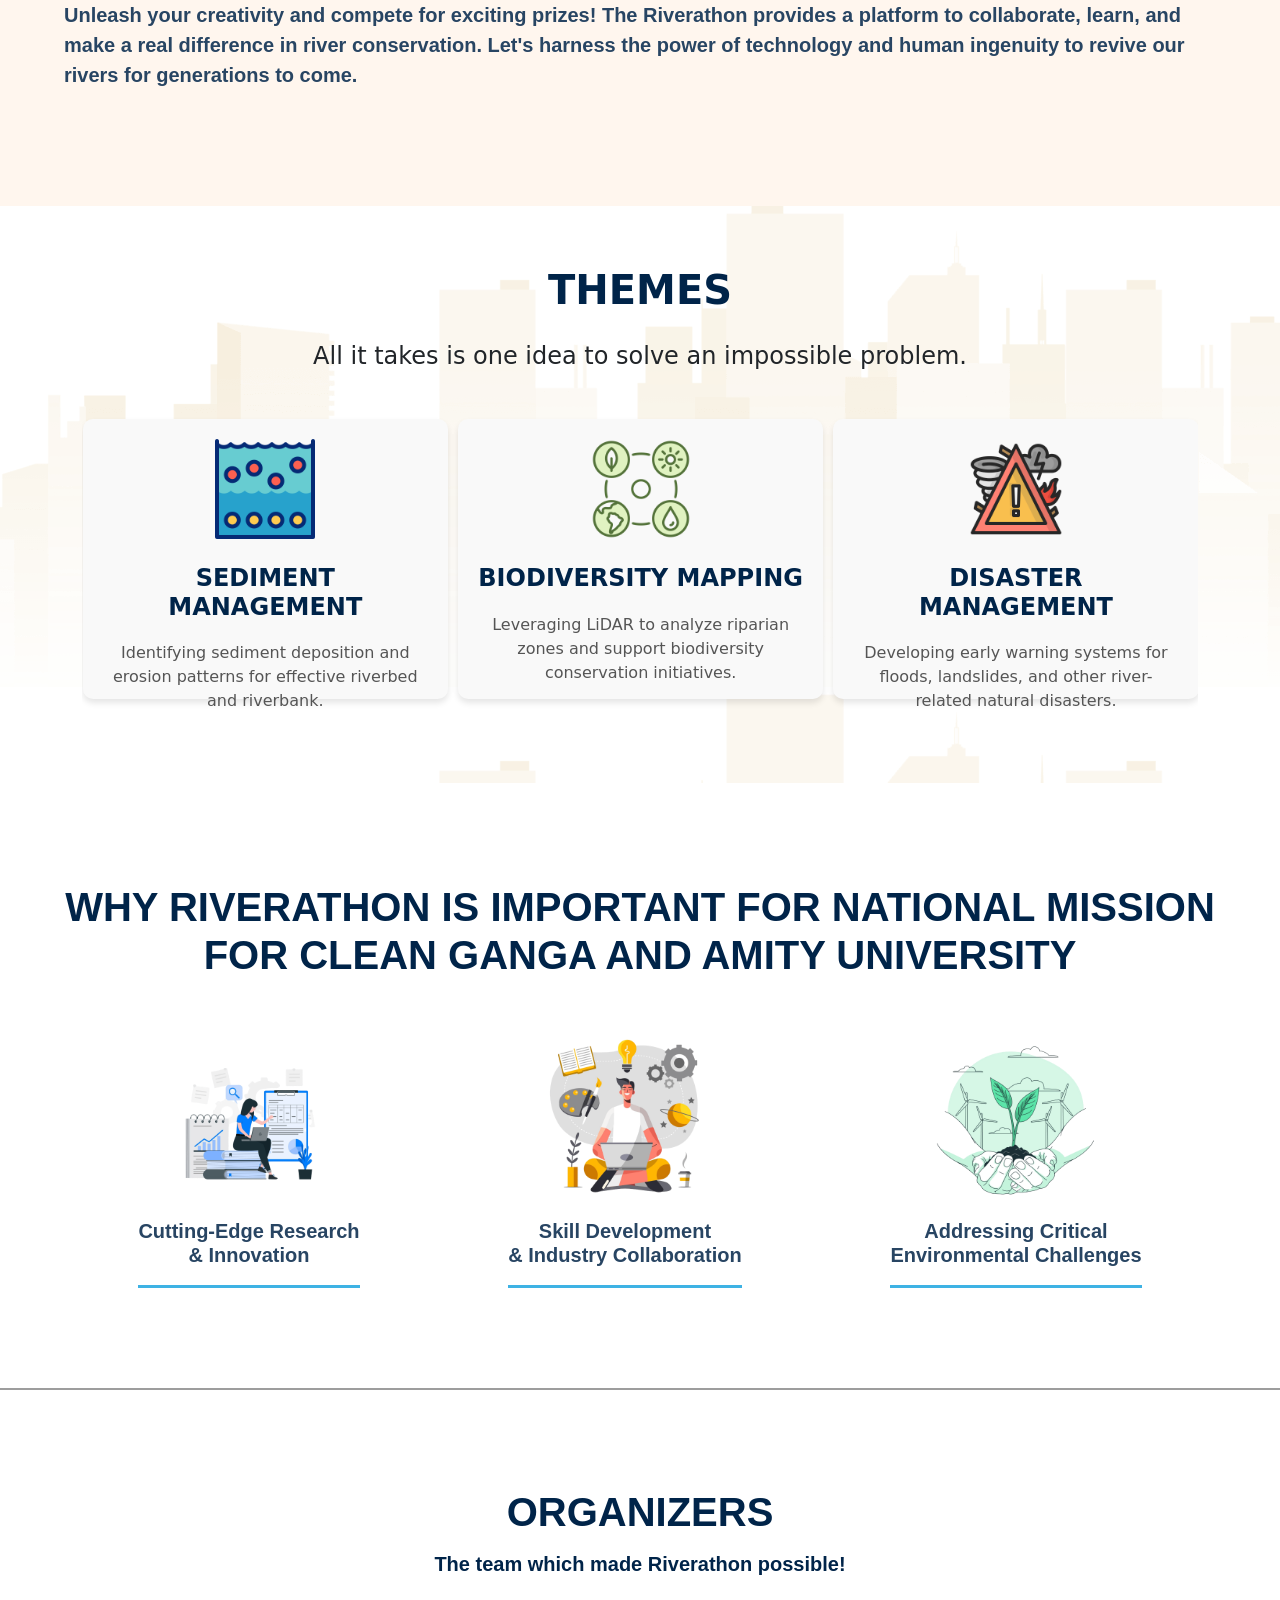
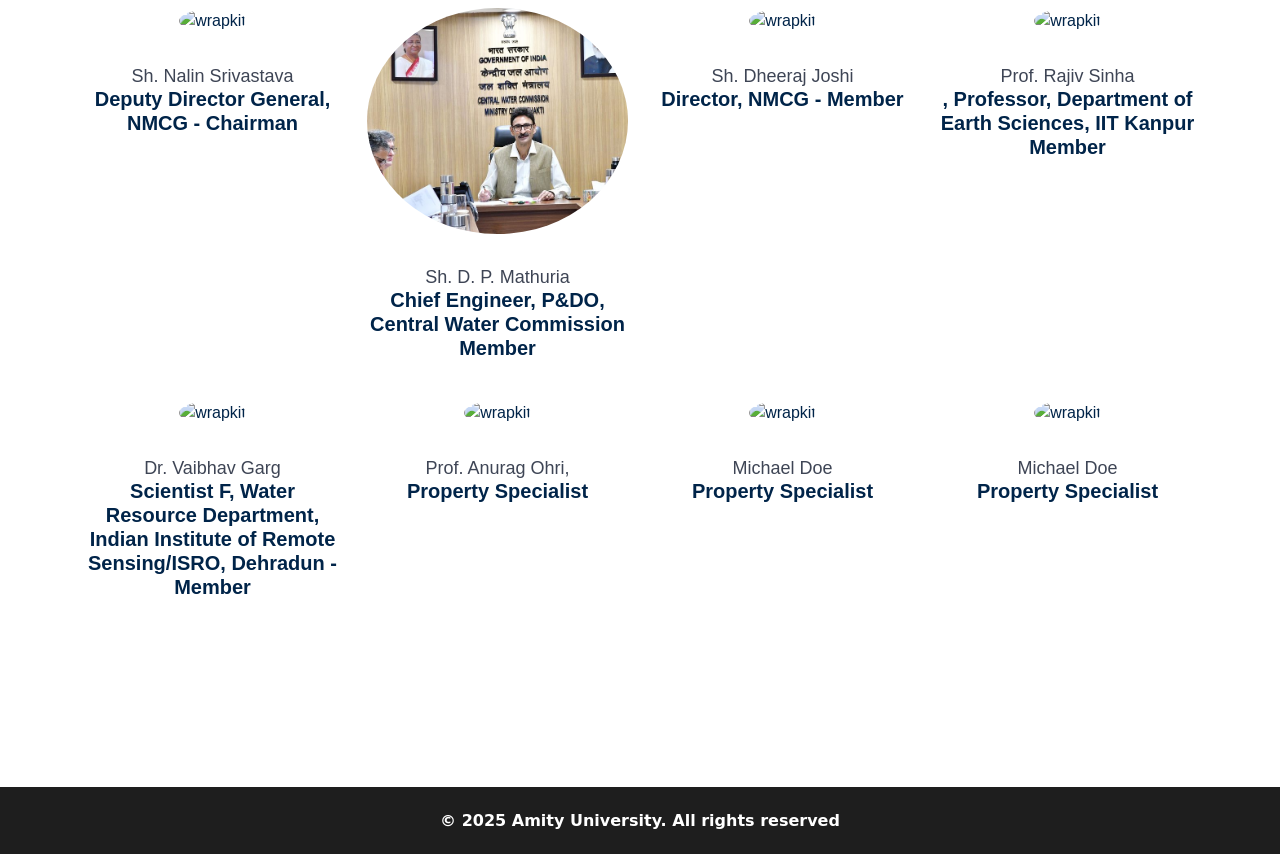
==== commit f449683c: "push1_video_01" ====
--- a/index.html
+++ b/index.html
@@ -318,13 +318,95 @@
                         <div class="row">
                             <div class="col-md-12 orgImage">
                                 <img loading="lazy"
+                                    src="https://pbs.twimg.com/media/F_g_5rqagAARkZ5?format=jpg&name=medium"
+                                    alt="wrapkit" class="img-fluid rounded-circle" />
+                            </div>
+                            <div class="col-md-12 text-center">
+                                <div class="pt-2">
+                                    <h5 class="mt-4 font-weight-medium mb-0">Sh. Nalin Srivastava</h5>
+                                    <h6 class="subtitle mb-3">Deputy Director General, NMCG - Chairman </h6>
+
+                                </div>
+                            </div>
+                        </div>
+                        <!-- Row -->
+                    </div>
+                    <!-- column  -->
+                    <!-- column  -->
+                    <div class="col-lg-3 mb-4">
+                        <!-- Row -->
+                        <div class="row">
+                            <div class="col-md-12 orgImage">
+                                <img loading="lazy"
+                                    src="/assets/images/organising-committee/Sh. D. P. Mathuria.jpg"
+                                    alt="wrapkit" class="img-fluid rounded-circle" 
+                                    />
+                            </div>
+                            <div class="col-md-12 text-center">
+                                <div class="pt-2">
+                                    <h5 class="mt-4 font-weight-medium mb-0">Sh. D. P. Mathuria</h5>
+                                    <h6 class="subtitle mb-3">Chief Engineer, P&DO, Central Water Commission Member </h6>
+
+                                </div>
+                            </div>
+                        </div>
+                        <!-- Row -->
+                    </div>
+                    <!-- column  -->
+                    <!-- column  -->
+                    <div class="col-lg-3 mb-4">
+                        <!-- Row -->
+                        <div class="row">
+                            <div class="col-md-12 orgImage">
+                                <img loading="lazy"
+                                    src="https://pbs.twimg.com/media/FkEzzCnVQAAhLfE.jpg:large"
+                                    alt="wrapkit" class="img-fluid rounded-circle" />
+                            </div>
+                            <div class="col-md-12 text-center">
+                                <div class="pt-2">
+                                    <h5 class="mt-4 font-weight-medium mb-0">Sh. Dheeraj Joshi</h5>
+                                    <h6 class="subtitle mb-3">Director, NMCG - Member </h6>
+
+                                </div>
+                            </div>
+                        </div>
+                        <!-- Row -->
+                    </div>
+                    <!-- column  -->
+                    <!-- column  -->
+                    <div class="col-lg-3 mb-4">
+                        <!-- Row -->
+                        <div class="row">
+                            <div class="col-md-12 orgImage">
+                                <img loading="lazy"
+                                    src=""
+                                    alt="wrapkit" class="img-fluid rounded-circle" />
+                            </div>
+                            <div class="col-md-12 text-center">
+                                <div class="pt-2">
+                                    <h5 class="mt-4 font-weight-medium mb-0">Prof. Rajiv Sinha</h5>
+                                    <h6 class="subtitle mb-3">, Professor, Department of Earth Sciences, IIT Kanpur Member </h6>
+
+                                </div>
+                            </div>
+                        </div>
+                        <!-- Row -->
+                    </div>
+                </div>
+                <div class="row">
+                    <!-- column  -->
+                    <div class="col-lg-3 mb-4">
+                        <!-- Row -->
+                        <div class="row">
+                            <div class="col-md-12 orgImage">
+                                <img loading="lazy"
                                     src="https://www.wrappixel.com/demos/ui-kit/wrapkit/assets/images/team/t1.jpg"
                                     alt="wrapkit" class="img-fluid rounded-circle" />
                             </div>
                             <div class="col-md-12 text-center">
                                 <div class="pt-2">
-                                    <h5 class="mt-4 font-weight-medium mb-0">Michael Doe</h5>
-                                    <h6 class="subtitle mb-3">Property Specialist</h6>
+                                    <h5 class="mt-4 font-weight-medium mb-0">Dr. Vaibhav Garg</h5>
+                                    <h6 class="subtitle mb-3">Scientist F, Water Resource Department, Indian Institute of Remote Sensing/ISRO, Dehradun - Member </h6>
 
                                 </div>
                             </div>
@@ -343,88 +425,7 @@
                             </div>
                             <div class="col-md-12 text-center">
                                 <div class="pt-2">
-                                    <h5 class="mt-4 font-weight-medium mb-0">Michael Doe</h5>
-                                    <h6 class="subtitle mb-3">Property Specialist</h6>
-
-                                </div>
-                            </div>
-                        </div>
-                        <!-- Row -->
-                    </div>
-                    <!-- column  -->
-                    <!-- column  -->
-                    <div class="col-lg-3 mb-4">
-                        <!-- Row -->
-                        <div class="row">
-                            <div class="col-md-12 orgImage">
-                                <img loading="lazy"
-                                    src="https://www.wrappixel.com/demos/ui-kit/wrapkit/assets/images/team/t3.jpg"
-                                    alt="wrapkit" class="img-fluid rounded-circle" />
-                            </div>
-                            <div class="col-md-12 text-center">
-                                <div class="pt-2">
-                                    <h5 class="mt-4 font-weight-medium mb-0">Michael Doe</h5>
-                                    <h6 class="subtitle mb-3">Property Specialist</h6>
-
-                                </div>
-                            </div>
-                        </div>
-                        <!-- Row -->
-                    </div>
-                    <!-- column  -->
-                    <!-- column  -->
-                    <div class="col-lg-3 mb-4">
-                        <!-- Row -->
-                        <div class="row">
-                            <div class="col-md-12 orgImage">
-                                <img loading="lazy"
-                                    src="https://www.wrappixel.com/demos/ui-kit/wrapkit/assets/images/team/t4.jpg"
-                                    alt="wrapkit" class="img-fluid rounded-circle" />
-                            </div>
-                            <div class="col-md-12 text-center">
-                                <div class="pt-2">
-                                    <h5 class="mt-4 font-weight-medium mb-0">Michael Doe</h5>
-                                    <h6 class="subtitle mb-3">Property Specialist</h6>
-
-                                </div>
-                            </div>
-                        </div>
-                        <!-- Row -->
-                    </div>
-                </div>
-                <div class="row">
-                    <!-- column  -->
-                    <div class="col-lg-3 mb-4">
-                        <!-- Row -->
-                        <div class="row">
-                            <div class="col-md-12 orgImage">
-                                <img loading="lazy"
-                                    src="https://www.wrappixel.com/demos/ui-kit/wrapkit/assets/images/team/t1.jpg"
-                                    alt="wrapkit" class="img-fluid rounded-circle" />
-                            </div>
-                            <div class="col-md-12 text-center">
-                                <div class="pt-2">
-                                    <h5 class="mt-4 font-weight-medium mb-0">Michael Doe</h5>
-                                    <h6 class="subtitle mb-3">Property Specialist</h6>
-
-                                </div>
-                            </div>
-                        </div>
-                        <!-- Row -->
-                    </div>
-                    <!-- column  -->
-                    <!-- column  -->
-                    <div class="col-lg-3 mb-4">
-                        <!-- Row -->
-                        <div class="row">
-                            <div class="col-md-12 orgImage">
-                                <img loading="lazy"
-                                    src="https://www.wrappixel.com/demos/ui-kit/wrapkit/assets/images/team/t2.jpg"
-                                    alt="wrapkit" class="img-fluid rounded-circle" />
-                            </div>
-                            <div class="col-md-12 text-center">
-                                <div class="pt-2">
-                                    <h5 class="mt-4 font-weight-medium mb-0">Michael Doe</h5>
+                                    <h5 class="mt-4 font-weight-medium mb-0">Prof. Anurag Ohri, </h5>
                                     <h6 class="subtitle mb-3">Property Specialist</h6>
 
                                 </div>
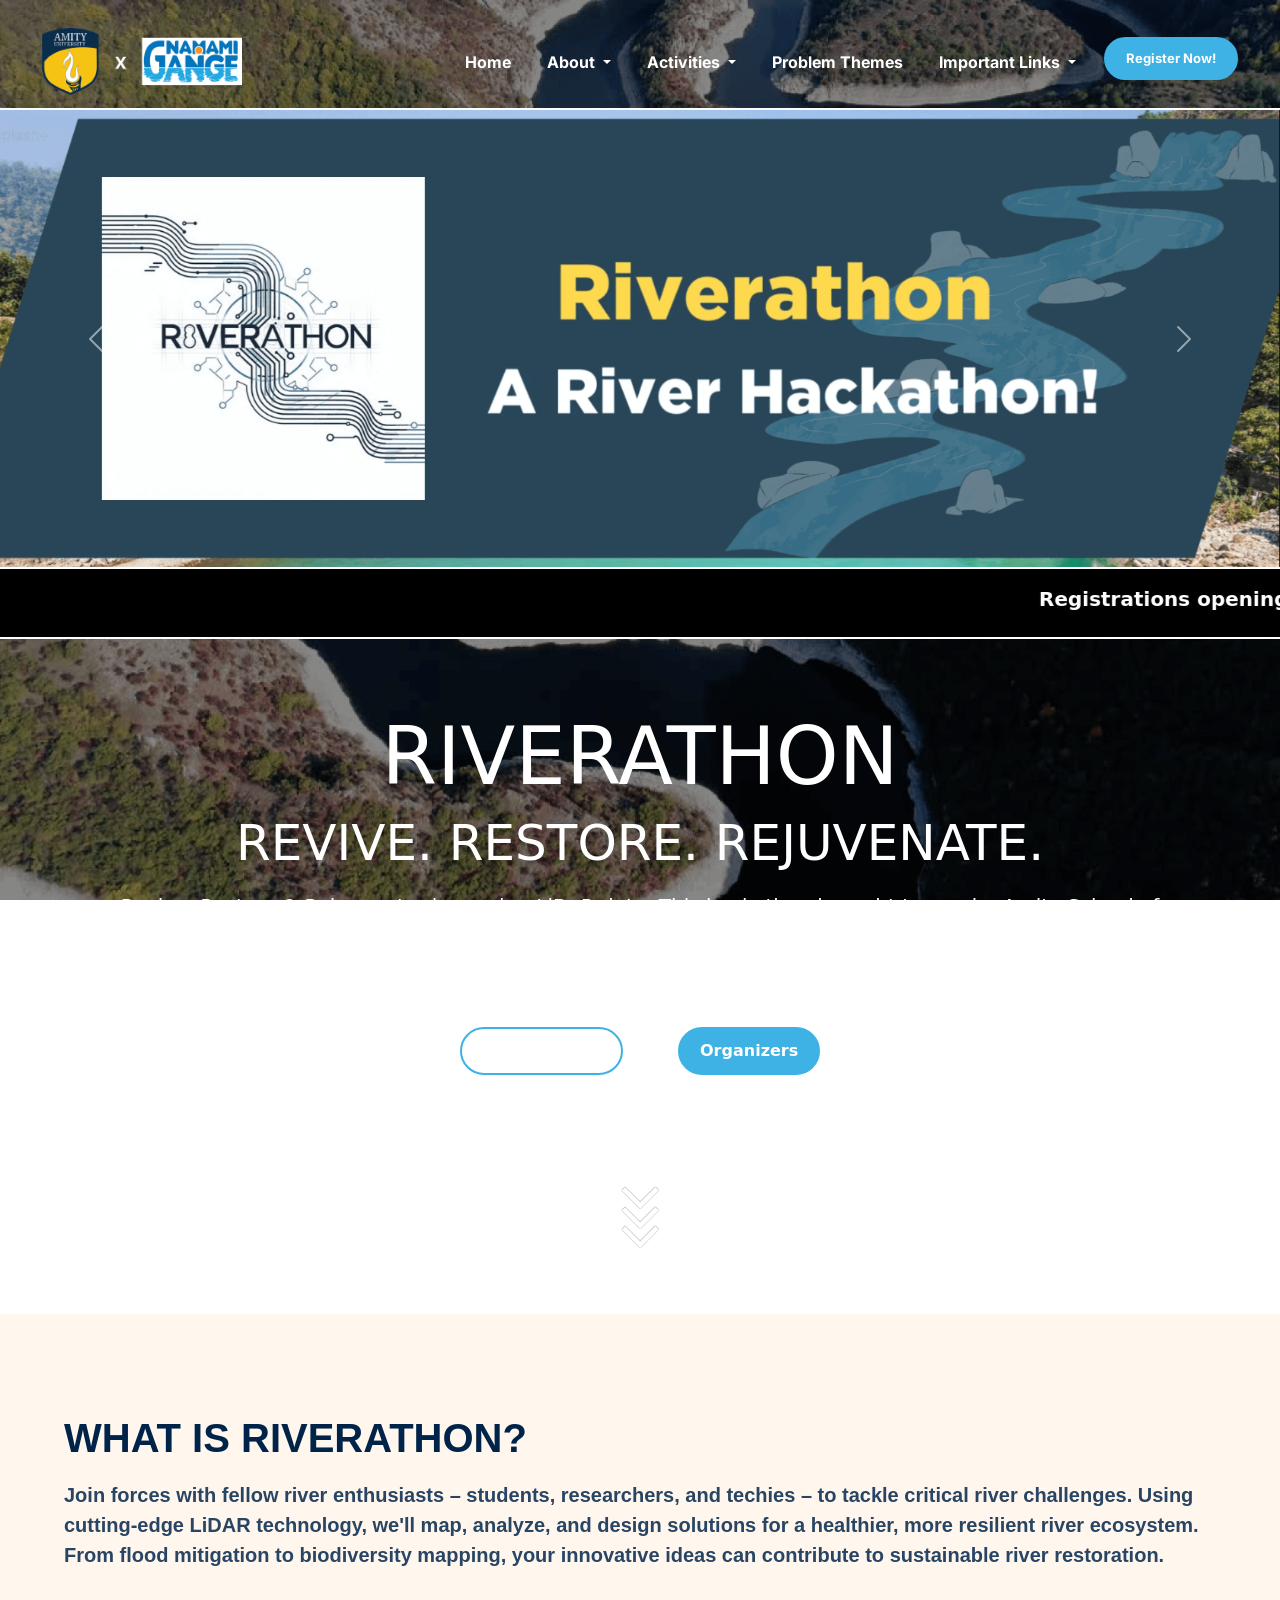
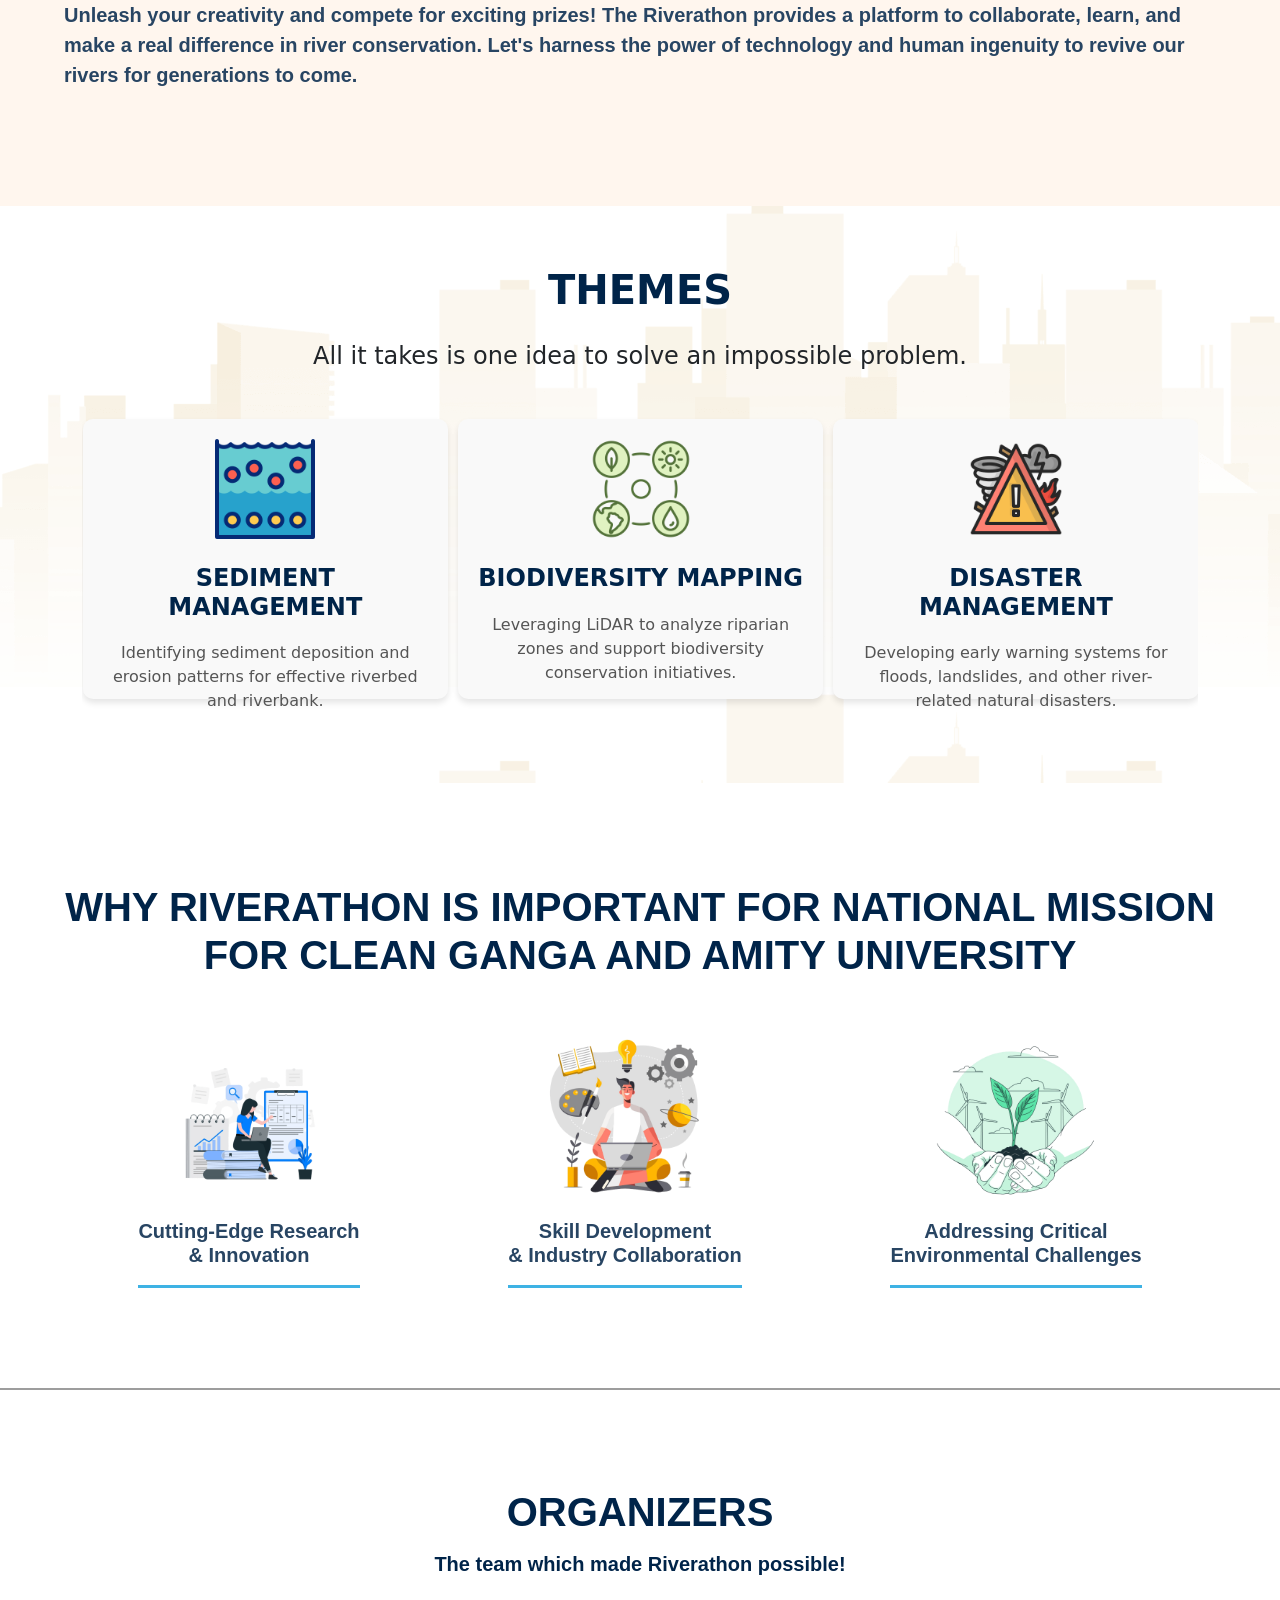
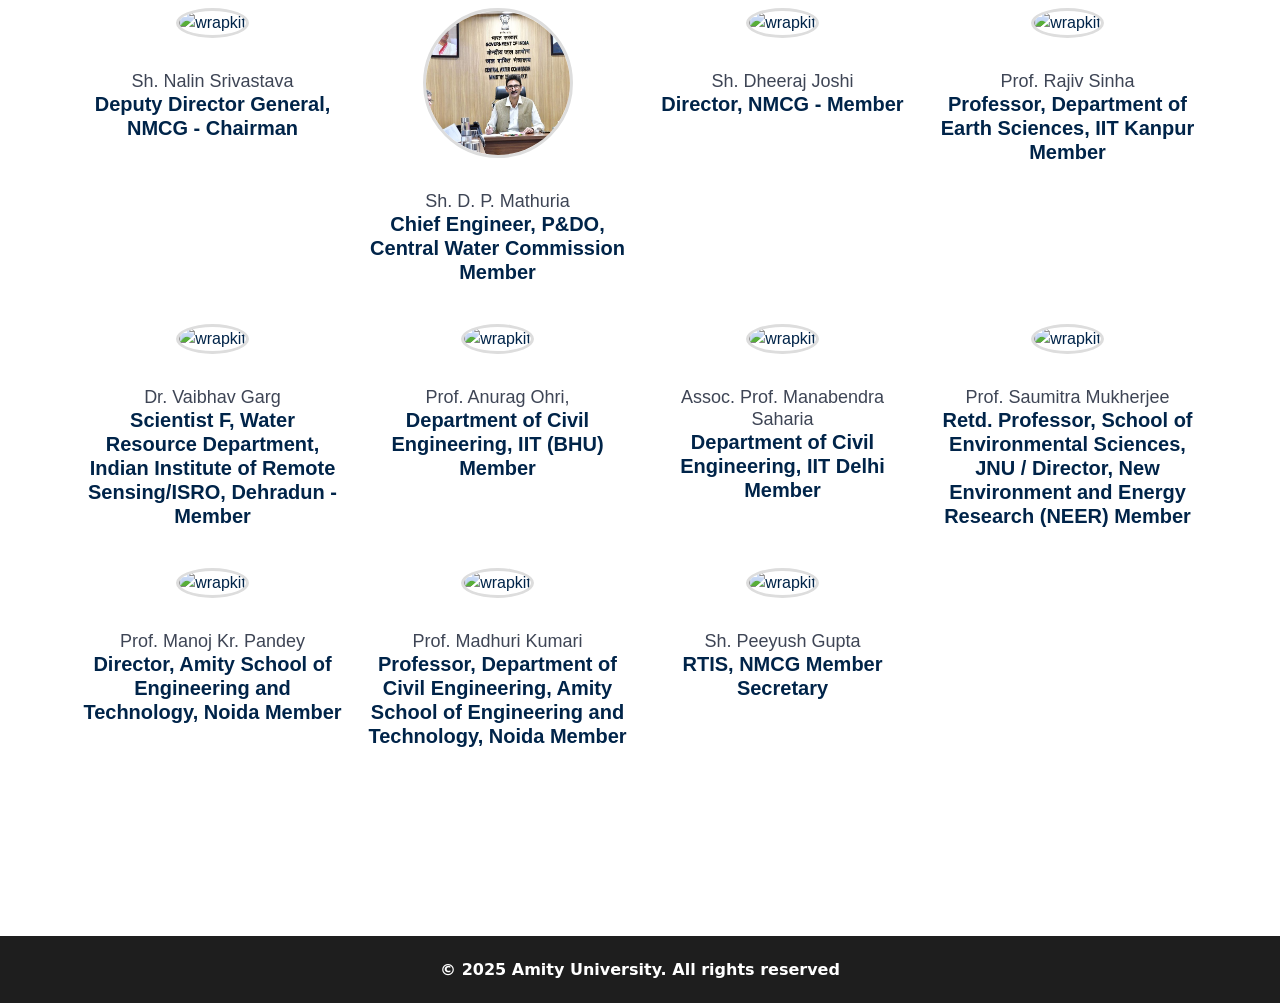
==== commit 8e279b14: "semi_push_02" ====
--- a/index.html
+++ b/index.html
@@ -22,6 +22,15 @@
     .navbar-toggler {
         border-color: white !important;
     }
+
+        .orgImage img {
+            width: 150px;
+            height: 150px;
+            object-fit: cover;
+            border-radius: 50%;
+            border: 3px solid #ddd;
+        }
+
 </style>
 
 <body>
@@ -379,13 +388,13 @@
                         <div class="row">
                             <div class="col-md-12 orgImage">
                                 <img loading="lazy"
-                                    src=""
+                                    src="https://home.iitk.ac.in/~rsinha/img/R_Sinha.jpeg"
                                     alt="wrapkit" class="img-fluid rounded-circle" />
                             </div>
                             <div class="col-md-12 text-center">
                                 <div class="pt-2">
                                     <h5 class="mt-4 font-weight-medium mb-0">Prof. Rajiv Sinha</h5>
-                                    <h6 class="subtitle mb-3">, Professor, Department of Earth Sciences, IIT Kanpur Member </h6>
+                                    <h6 class="subtitle mb-3">Professor, Department of Earth Sciences, IIT Kanpur Member </h6>
 
                                 </div>
                             </div>
@@ -400,7 +409,7 @@
                         <div class="row">
                             <div class="col-md-12 orgImage">
                                 <img loading="lazy"
-                                    src="https://www.wrappixel.com/demos/ui-kit/wrapkit/assets/images/team/t1.jpg"
+                                    src="https://www.iirs.gov.in/iirs/sites/default/files/vabhav.jpg"
                                     alt="wrapkit" class="img-fluid rounded-circle" />
                             </div>
                             <div class="col-md-12 text-center">
@@ -420,53 +429,106 @@
                         <div class="row">
                             <div class="col-md-12 orgImage">
                                 <img loading="lazy"
-                                    src="https://www.wrappixel.com/demos/ui-kit/wrapkit/assets/images/team/t2.jpg"
+                                    src="https://iitbhu.ac.in/sites/default/files/styles/medium/public/pictures/2022-11/Anurag%20Ohri%20Photo.jpg?itok=O-7viWaJ"
                                     alt="wrapkit" class="img-fluid rounded-circle" />
                             </div>
                             <div class="col-md-12 text-center">
                                 <div class="pt-2">
                                     <h5 class="mt-4 font-weight-medium mb-0">Prof. Anurag Ohri, </h5>
-                                    <h6 class="subtitle mb-3">Property Specialist</h6>
-
-                                </div>
-                            </div>
-                        </div>
-                        <!-- Row -->
-                    </div>
-                    <!-- column  -->
-                    <!-- column  -->
-                    <div class="col-lg-3 mb-4">
-                        <!-- Row -->
-                        <div class="row">
-                            <div class="col-md-12 orgImage">
-                                <img loading="lazy"
-                                    src="https://www.wrappixel.com/demos/ui-kit/wrapkit/assets/images/team/t3.jpg"
-                                    alt="wrapkit" class="img-fluid rounded-circle" />
-                            </div>
-                            <div class="col-md-12 text-center">
-                                <div class="pt-2">
-                                    <h5 class="mt-4 font-weight-medium mb-0">Michael Doe</h5>
-                                    <h6 class="subtitle mb-3">Property Specialist</h6>
-
-                                </div>
-                            </div>
-                        </div>
-                        <!-- Row -->
-                    </div>
-                    <!-- column  -->
-                    <!-- column  -->
-                    <div class="col-lg-3 mb-4">
-                        <!-- Row -->
-                        <div class="row">
-                            <div class="col-md-12 orgImage">
-                                <img loading="lazy"
-                                    src="https://www.wrappixel.com/demos/ui-kit/wrapkit/assets/images/team/t4.jpg"
-                                    alt="wrapkit" class="img-fluid rounded-circle" />
-                            </div>
-                            <div class="col-md-12 text-center">
-                                <div class="pt-2">
-                                    <h5 class="mt-4 font-weight-medium mb-0">Michael Doe</h5>
-                                    <h6 class="subtitle mb-3">Property Specialist</h6>
+                                    <h6 class="subtitle mb-3">Department of Civil Engineering, IIT (BHU) Member</h6>
+
+                                </div>
+                            </div>
+                        </div>
+                        <!-- Row -->
+                    </div>
+                    <!-- column  -->
+                    <!-- column  -->
+                    <div class="col-lg-3 mb-4">
+                        <!-- Row -->
+                        <div class="row">
+                            <div class="col-md-12 orgImage">
+                                <img loading="lazy"
+                                    src="https://hydrosense.iitd.ac.in/wp-content/uploads/Manab-scaled-e1685262459278-915x1024.jpg"
+                                    alt="wrapkit" class="img-fluid rounded-circle" />
+                            </div>
+                            <div class="col-md-12 text-center">
+                                <div class="pt-2">
+                                    <h5 class="mt-4 font-weight-medium mb-0">Assoc. Prof. Manabendra Saharia</h5>
+                                    <h6 class="subtitle mb-3">Department of Civil Engineering, IIT Delhi Member </h6>
+
+                                </div>
+                            </div>
+                        </div>
+                        <!-- Row -->
+                    </div>
+                    <!-- column  -->
+                    <!-- column  -->
+                    <div class="col-lg-3 mb-4">
+                        <!-- Row -->
+                        <div class="row">
+                            <div class="col-md-12 orgImage">
+                                <img loading="lazy"
+                                    src="https://jnu.irins.org/assets/profile_images/56643.jpg"
+                                    alt="wrapkit" class="img-fluid rounded-circle" />
+                            </div>
+                            <div class="col-md-12 text-center">
+                                <div class="pt-2">
+                                    <h5 class="mt-4 font-weight-medium mb-0">Prof. Saumitra Mukherjee</h5>
+                                    <h6 class="subtitle mb-3">Retd. Professor, School of Environmental Sciences, JNU / Director, New Environment and Energy Research (NEER) Member </h6>
+                                </div>
+                            </div>
+                        </div>
+                        <!-- Row -->
+                    </div>
+                    <div class="col-lg-3 mb-4">
+                        <!-- Row -->
+                        <div class="row">
+                            <div class="col-md-12 orgImage">
+                                <img loading="lazy"
+                                    src="https://pbs.twimg.com/profile_images/1253001810912002048/9xNHe672_400x400.jpg"
+                                    alt="wrapkit" class="img-fluid rounded-circle" />
+                            </div>
+                            <div class="col-md-12 text-center">
+                                <div class="pt-2">
+                                    <h5 class="mt-4 font-weight-medium mb-0">Prof. Manoj Kr. Pandey</h5>
+                                    <h6 class="subtitle mb-3">Director, Amity School of Engineering and Technology, Noida Member</h6>
+
+                                </div>
+                            </div>
+                        </div>
+                        <!-- Row -->
+                    </div>
+                    <div class="col-lg-3 mb-4">
+                        <!-- Row -->
+                        <div class="row">
+                            <div class="col-md-12 orgImage">
+                                <img loading="lazy"
+                                    src="https://img.amizone.net/AzureFileHandler.ashx?FileName=amizonefiles/facultyprofile/5101.jpeg"
+                                    alt="wrapkit" class="img-fluid rounded-circle" />
+                            </div>
+                            <div class="col-md-12 text-center">
+                                <div class="pt-2">
+                                    <h5 class="mt-4 font-weight-medium mb-0">Prof. Madhuri Kumari</h5>
+                                    <h6 class="subtitle mb-3">Professor, Department of Civil Engineering, Amity School of Engineering and Technology, Noida Member </h6>
+
+                                </div>
+                            </div>
+                        </div>
+                        <!-- Row -->
+                    </div>
+                    <div class="col-lg-3 mb-4">
+                        <!-- Row -->
+                        <div class="row">
+                            <div class="col-md-12 orgImage">
+                                <img loading="lazy"
+                                    src="https://encrypted-tbn0.gstatic.com/images?q=tbn:ANd9GcRgI7c5nAqiTx45eJp3cIUhzLdMEesti9gkCA&s"
+                                    alt="wrapkit" class="img-fluid rounded-circle" />
+                            </div>
+                            <div class="col-md-12 text-center">
+                                <div class="pt-2">
+                                    <h5 class="mt-4 font-weight-medium mb-0">Sh. Peeyush Gupta</h5>
+                                    <h6 class="subtitle mb-3">RTIS, NMCG Member Secretary </h6>
 
                                 </div>
                             </div>
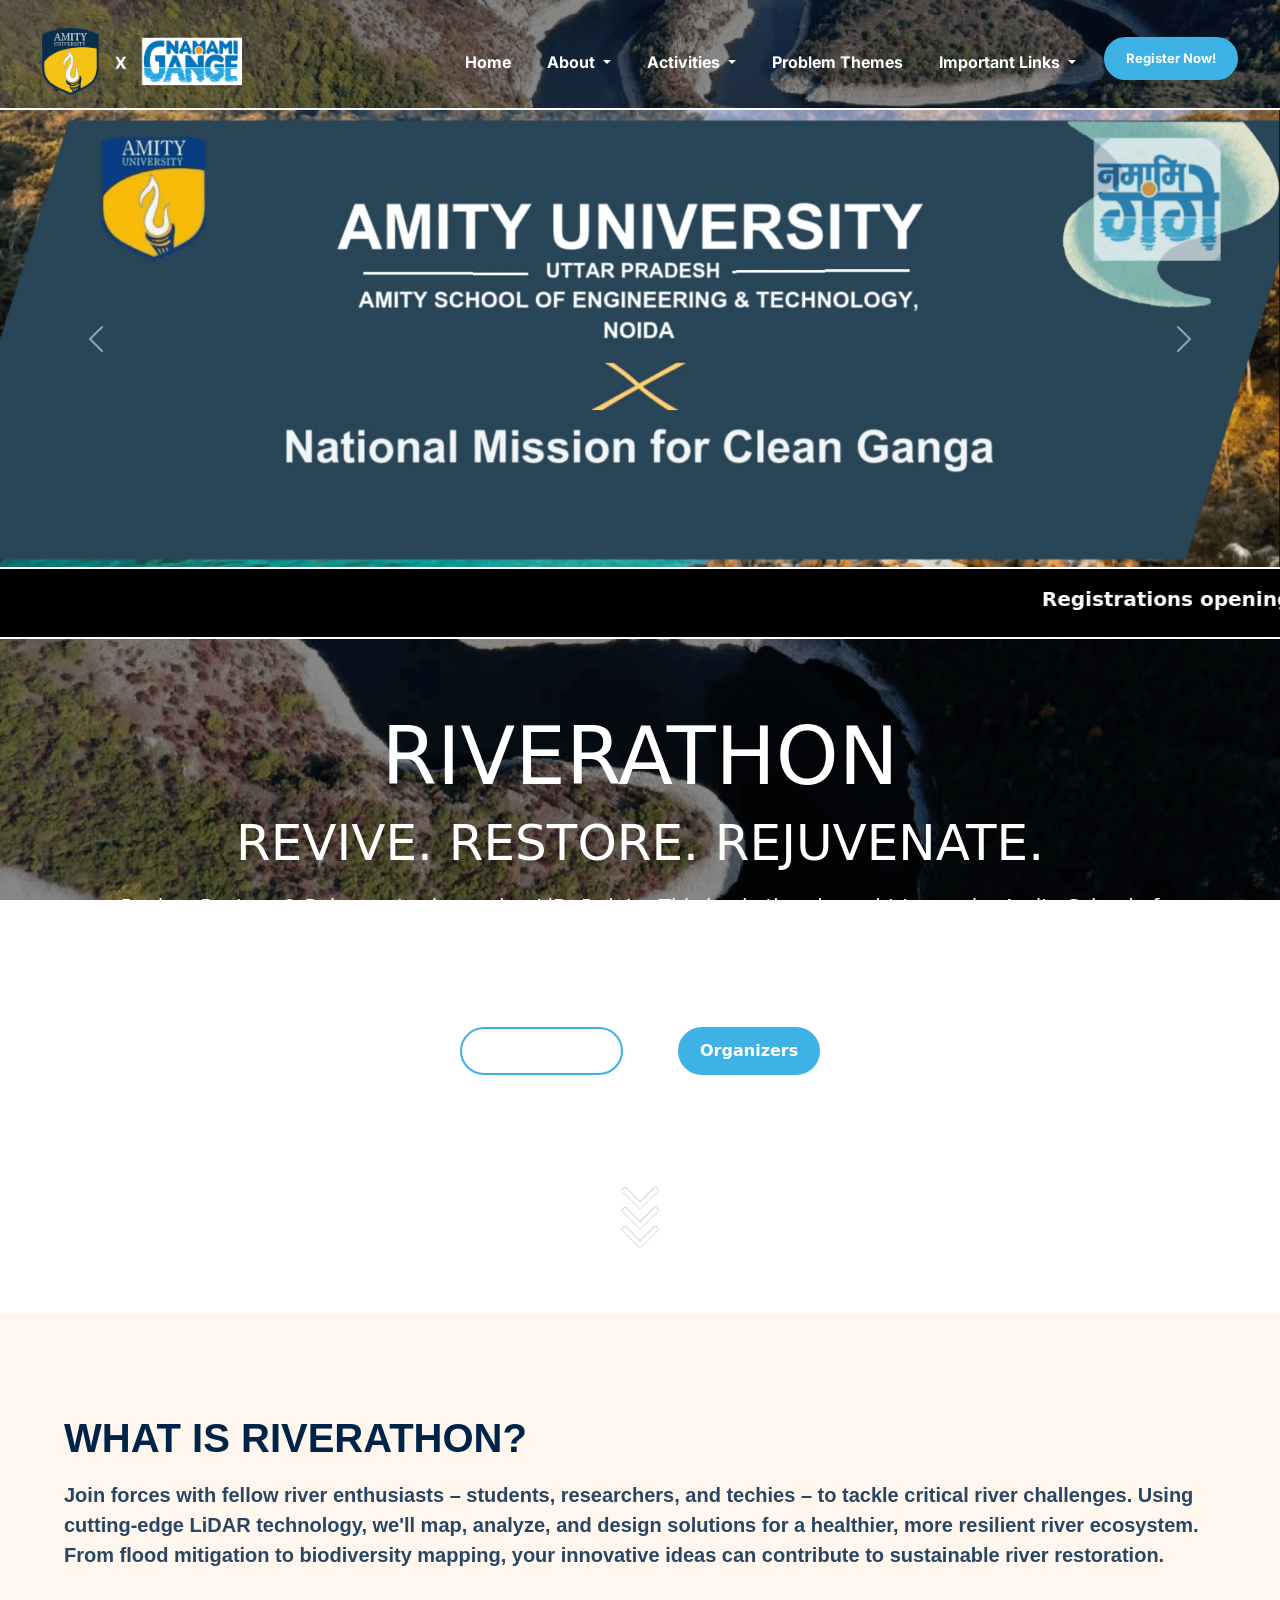
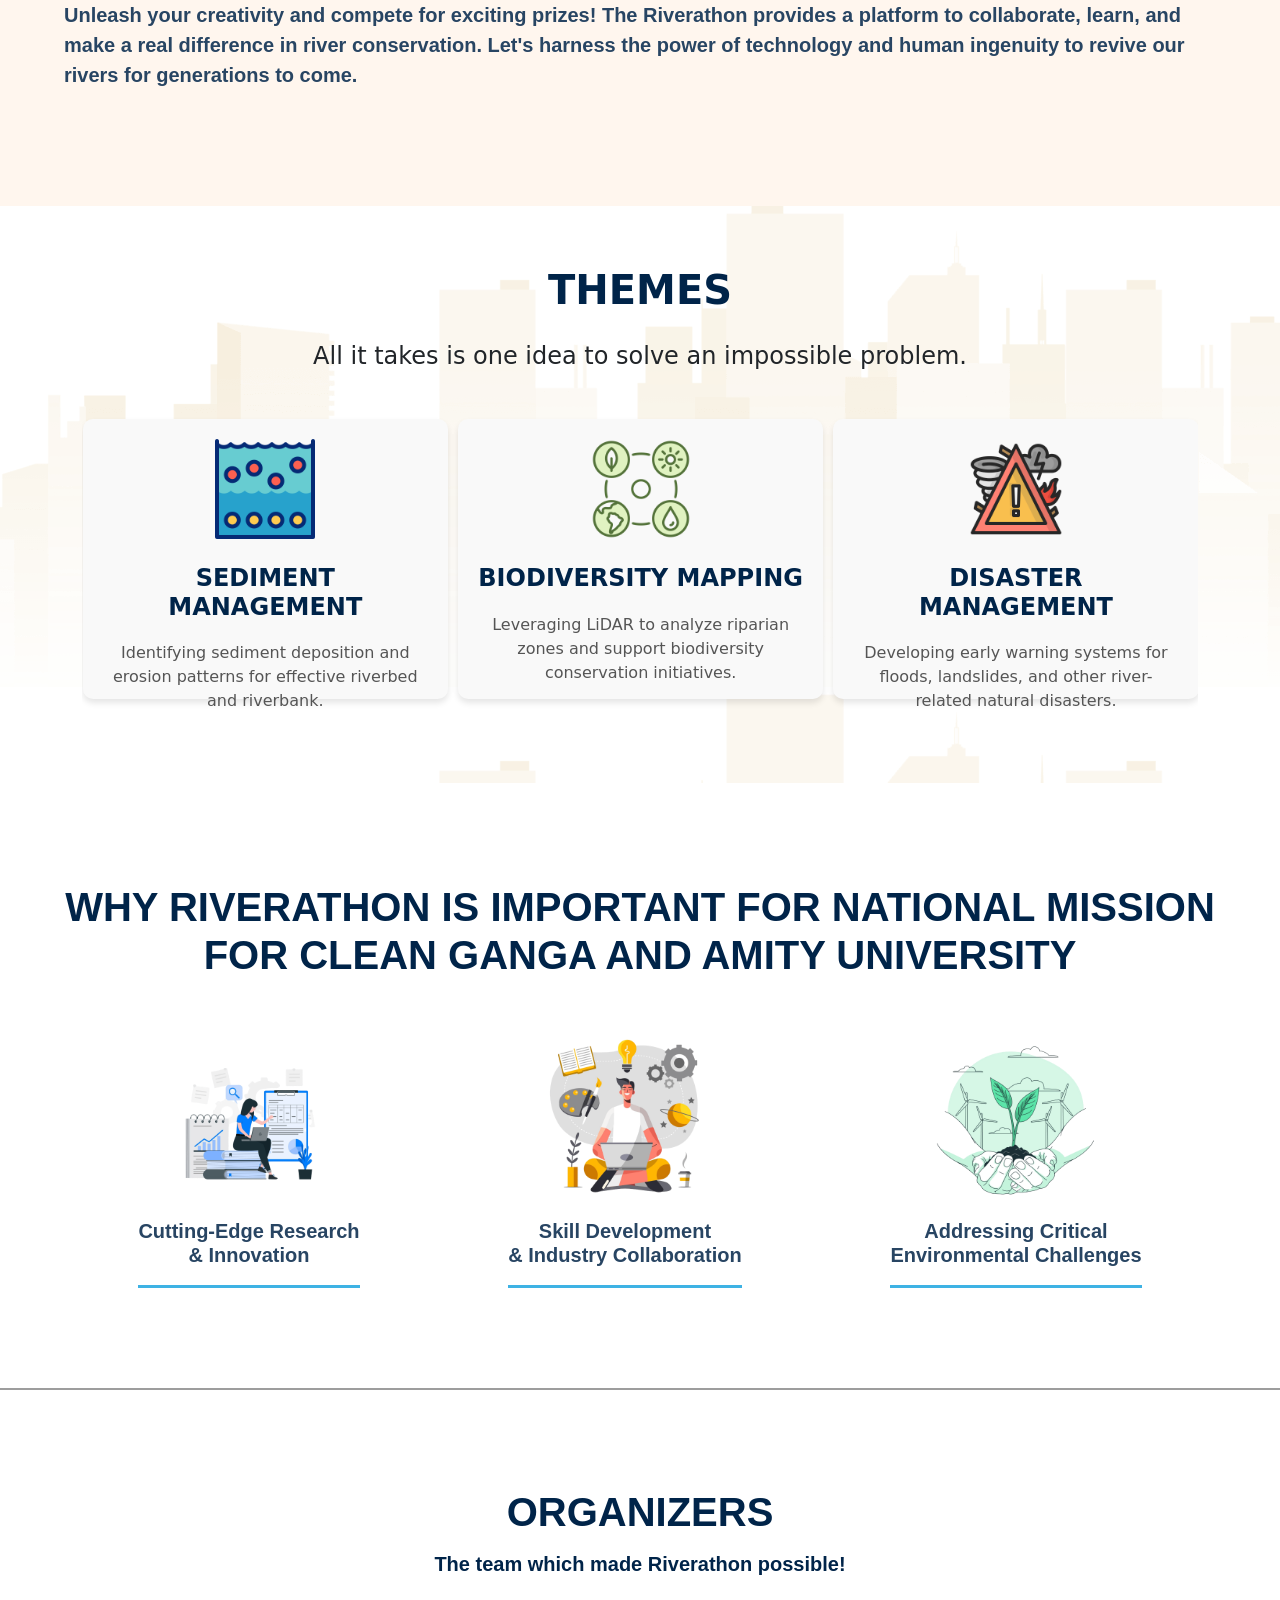
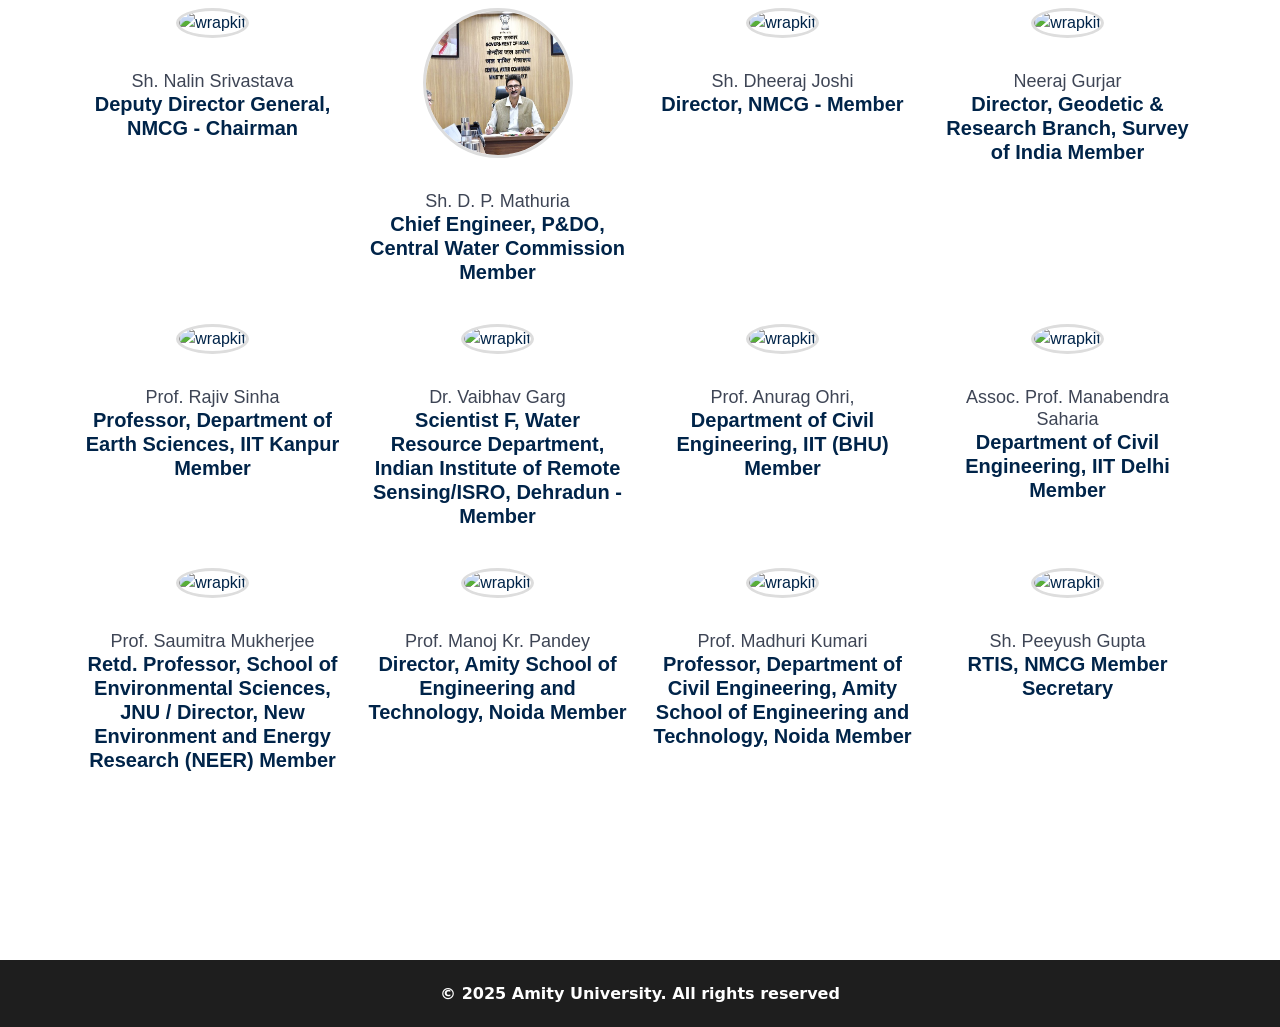
==== commit bf40e12e: "semi_push_3" ====
--- a/index.html
+++ b/index.html
@@ -381,8 +381,30 @@
                         </div>
                         <!-- Row -->
                     </div>
-                    <!-- column  -->
-                    <!-- column  -->
+                    
+                    <!-- column  -->
+                    <!-- column  -->
+                    <div class="col-lg-3 mb-4">
+                        <!-- Row -->
+                        <div class="row">
+                            <div class="col-md-12 orgImage">
+                                <img loading="lazy"
+                                    src="https://media.licdn.com/dms/image/v2/C5603AQGwwVBHDWST5A/profile-displayphoto-shrink_400_400/profile-displayphoto-shrink_400_400/0/1643122054251?e=1743033600&v=beta&t=H5Un9UcRgXD7CLQac4r5Wp6L_8diedgOtsyKWJv4Lro"
+                                    alt="wrapkit" class="img-fluid rounded-circle" />
+                            </div>
+                            <div class="col-md-12 text-center">
+                                <div class="pt-2">
+                                    <h5 class="mt-4 font-weight-medium mb-0">Neeraj Gurjar</h5>
+                                    <h6 class="subtitle mb-3">Director, Geodetic & Research Branch, Survey of India Member </h6>
+
+                                </div>
+                            </div>
+                        </div>
+                        <!-- Row -->
+                    </div>
+                </div>
+                
+                <div class="row">
                     <div class="col-lg-3 mb-4">
                         <!-- Row -->
                         <div class="row">
@@ -401,8 +423,6 @@
                         </div>
                         <!-- Row -->
                     </div>
-                </div>
-                <div class="row">
                     <!-- column  -->
                     <div class="col-lg-3 mb-4">
                         <!-- Row -->
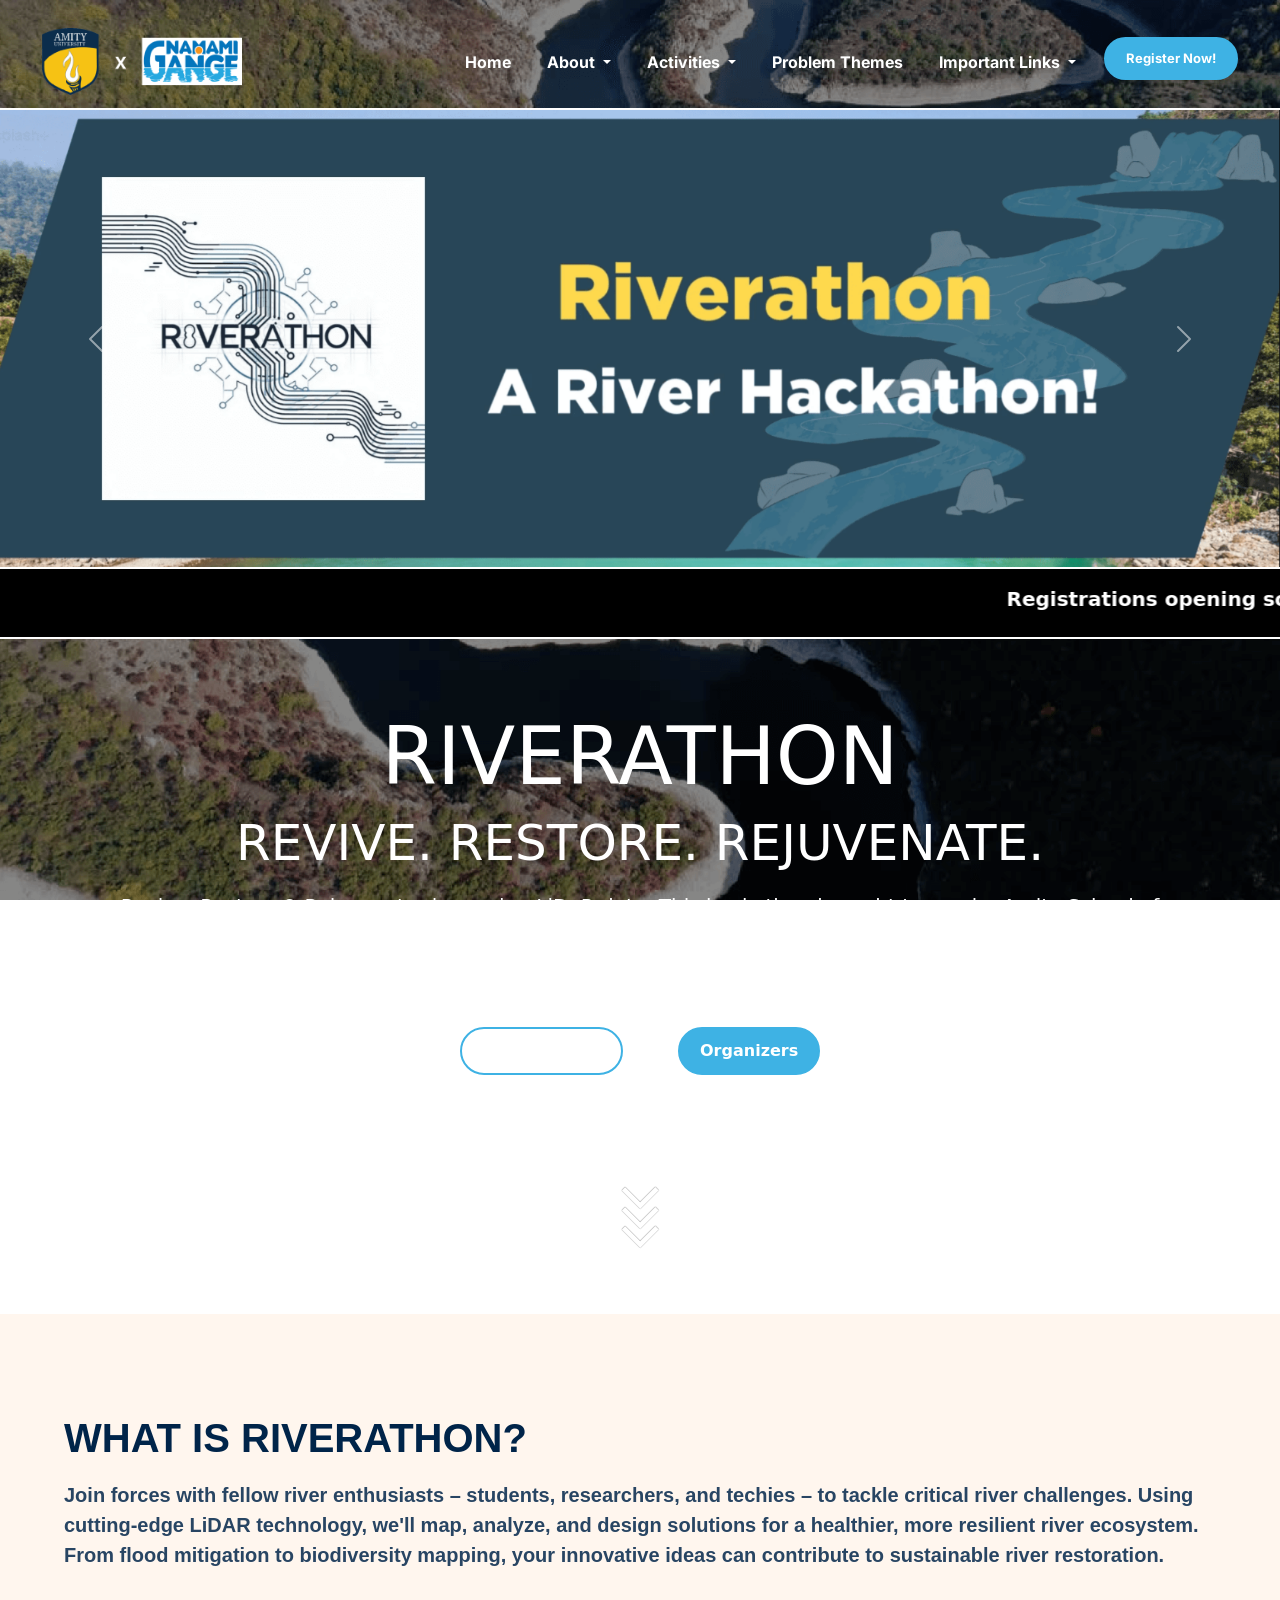
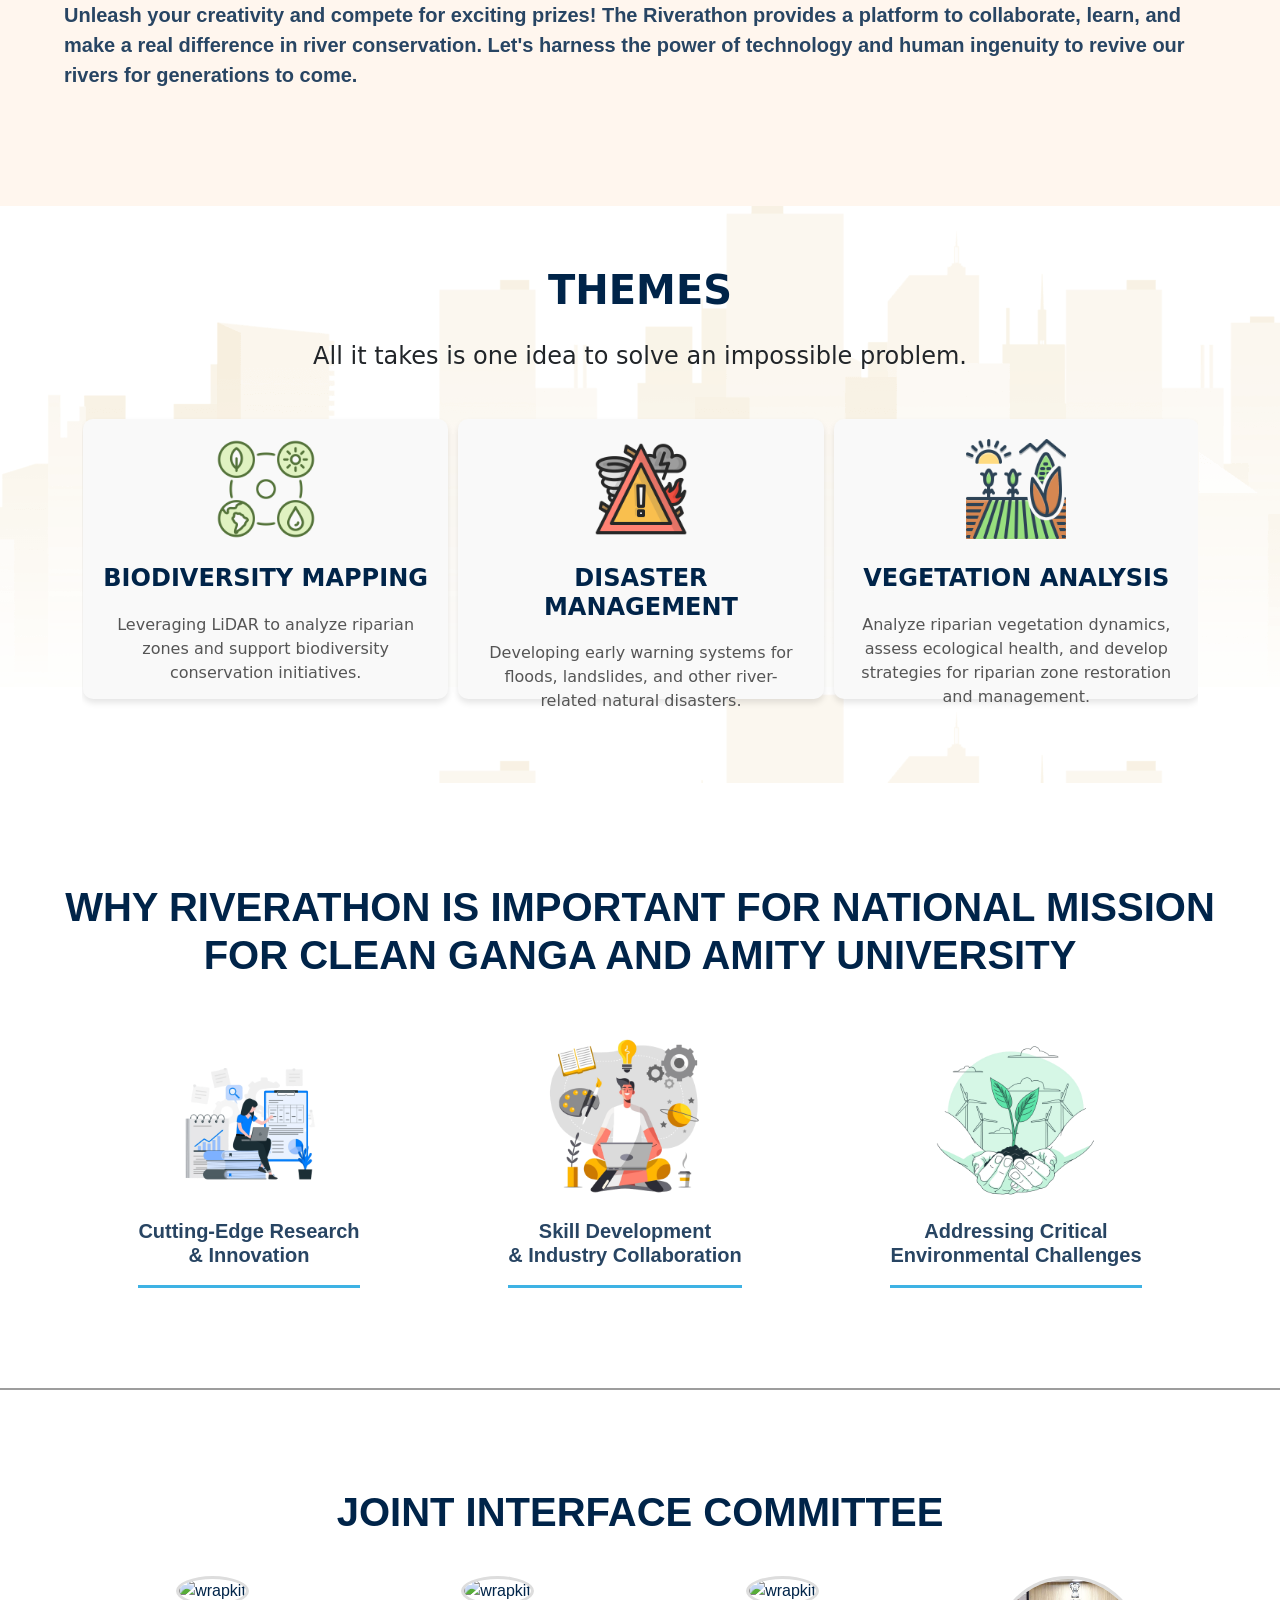
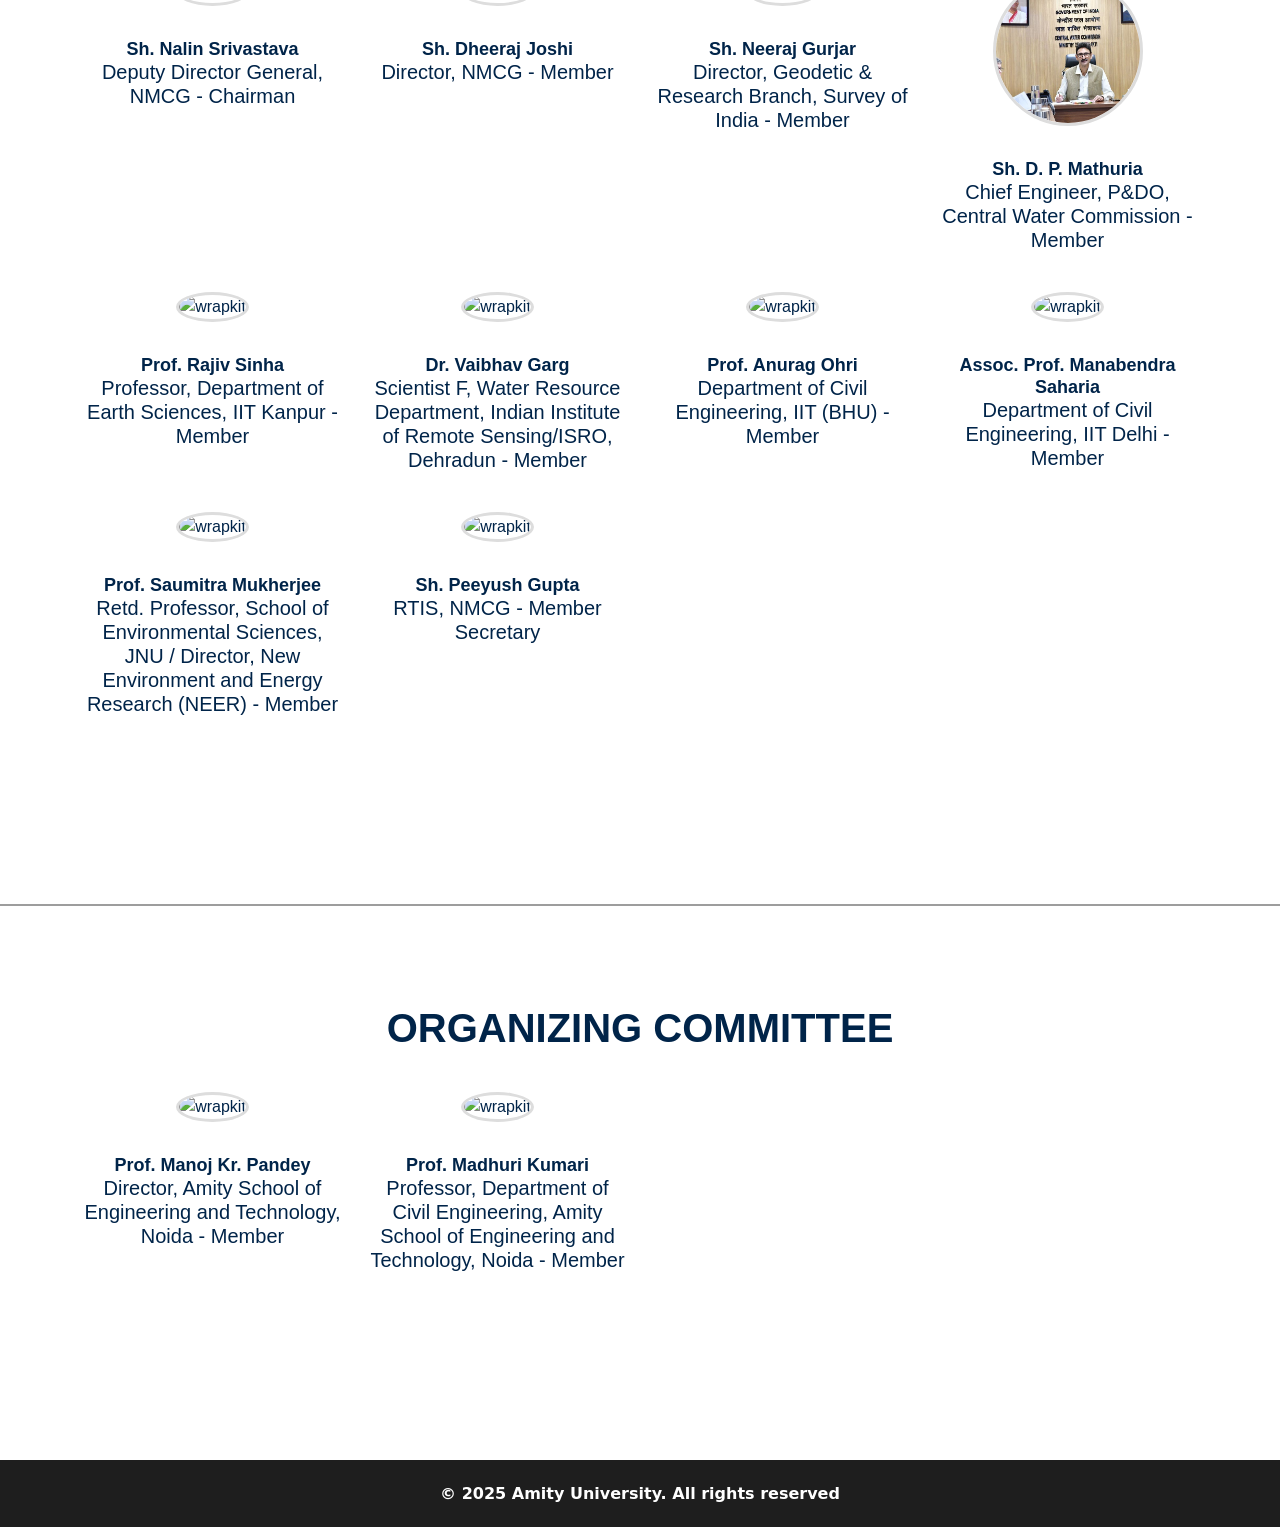
==== commit 916417fd: "semi_03_push" ====
--- a/index.html
+++ b/index.html
@@ -19,17 +19,31 @@
         href="https://cdnjs.cloudflare.com/ajax/libs/OwlCarousel2/2.3.4/assets/owl.carousel.min.css" />
 </head>
 <style>
-    .navbar-toggler {
-        border-color: white !important;
-    }
-
-        .orgImage img {
-            width: 150px;
-            height: 150px;
-            object-fit: cover;
-            border-radius: 50%;
-            border: 3px solid #ddd;
-        }
+.navbar-toggler {
+    border-color: white !important;
+}
+
+.orgImage img {
+    width: 150px;
+    height: 150px;
+    object-fit: cover;
+    border-radius: 50%;
+    border: 3px solid #ddd;
+}
+/* Style for the name */
+.name {
+    font-weight: 700; /* Bold but not too heavy */
+    color: darkblue; /* Set dark blue color */
+    font-family: inherit; /* Maintain the existing font style */
+}
+
+/* Style for the designation */
+.designation {
+    font-weight: 400; /* Normal font weight */
+    color: inherit; /* Keep the default color (or adjust if needed) */
+    font-family: inherit; /* Maintain the existing font style */
+}
+
 
 </style>
 
@@ -316,8 +330,8 @@
             <div class="container">
                 <div class="row justify-content-center mb-4">
                     <div class="col-md-7 text-center">
-                        <h1 class="mb-3">Organizers</h1>
-                        <h6 class="subtitle">The team which made Riverathon possible!</h6>
+                        <h1 class="mb-3">joint interface committee</h1>
+                        <h6 class="subtitle"></h6>
                     </div>
                 </div>
                 <div class="row">
@@ -332,16 +346,60 @@
                             </div>
                             <div class="col-md-12 text-center">
                                 <div class="pt-2">
-                                    <h5 class="mt-4 font-weight-medium mb-0">Sh. Nalin Srivastava</h5>
-                                    <h6 class="subtitle mb-3">Deputy Director General, NMCG - Chairman </h6>
-
-                                </div>
-                            </div>
-                        </div>
-                        <!-- Row -->
-                    </div>
-                    <!-- column  -->
-                    <!-- column  -->
+                                    <h5 style="font-weight: 900; color: rgb(0, 36, 73);" class="mt-4 mb-0">Sh. Nalin Srivastava</h5>
+                                    <h6 style="font-weight: 400; color: #6c757d;" class="subtitle mb-3">Deputy Director General, NMCG - Chairman</h6>
+                                </div>
+                                
+                                
+                            </div>
+                        </div>
+                        <!-- Row -->
+                    </div>
+                    <!-- column  -->
+                    <!-- column  -->
+                    
+                    <!-- column  -->
+                    <!-- column  -->
+                    <div class="col-lg-3 mb-4">
+                        <!-- Row -->
+                        <div class="row">
+                            <div class="col-md-12 orgImage">
+                                <img loading="lazy"
+                                    src="https://pbs.twimg.com/media/FkEzzCnVQAAhLfE.jpg:large"
+                                    alt="wrapkit" class="img-fluid rounded-circle" />
+                            </div>
+                            <div class="col-md-12 text-center">
+                                <div class="pt-2">
+                                    <h5 style="font-weight: 900; color: rgb(0, 36, 73);" class="mt-4 mb-0">Sh. Dheeraj Joshi</h5>
+                                    <h6 style="font-weight: 400; color: #6c757d; font-size: 0.9rem;" class="subtitle mb-3">Director, NMCG - Member</h6>
+                                </div>
+                                
+                            </div>
+                        </div>
+                        <!-- Row -->
+                    </div>
+                    
+                    
+                    <!-- column  -->
+                    <!-- column  -->
+                    <div class="col-lg-3 mb-4">
+                        <!-- Row -->
+                        <div class="row">
+                            <div class="col-md-12 orgImage">
+                                <img loading="lazy"
+                                    src="https://media.licdn.com/dms/image/v2/C5603AQGwwVBHDWST5A/profile-displayphoto-shrink_400_400/profile-displayphoto-shrink_400_400/0/1643122054251?e=1743033600&v=beta&t=H5Un9UcRgXD7CLQac4r5Wp6L_8diedgOtsyKWJv4Lro"
+                                    alt="wrapkit" class="img-fluid rounded-circle" />
+                            </div>
+                            <div class="col-md-12 text-center">
+                                <div class="pt-2">
+                                    <h5 style="font-weight: 900; color: rgb(0, 36, 73);" class="mt-4 mb-0">Sh. Neeraj Gurjar</h5>
+                                    <h6 style="font-weight: 400; color: #6c757d; font-size: 0.9rem;" class="subtitle mb-3">Director, Geodetic & Research Branch, Survey of India - Member</h6>
+                                </div>
+                                
+                            </div>
+                        </div>
+                        <!-- Row -->
+                    </div>
                     <div class="col-lg-3 mb-4">
                         <!-- Row -->
                         <div class="row">
@@ -353,56 +411,16 @@
                             </div>
                             <div class="col-md-12 text-center">
                                 <div class="pt-2">
-                                    <h5 class="mt-4 font-weight-medium mb-0">Sh. D. P. Mathuria</h5>
-                                    <h6 class="subtitle mb-3">Chief Engineer, P&DO, Central Water Commission Member </h6>
-
-                                </div>
-                            </div>
-                        </div>
-                        <!-- Row -->
-                    </div>
-                    <!-- column  -->
-                    <!-- column  -->
-                    <div class="col-lg-3 mb-4">
-                        <!-- Row -->
-                        <div class="row">
-                            <div class="col-md-12 orgImage">
-                                <img loading="lazy"
-                                    src="https://pbs.twimg.com/media/FkEzzCnVQAAhLfE.jpg:large"
-                                    alt="wrapkit" class="img-fluid rounded-circle" />
-                            </div>
-                            <div class="col-md-12 text-center">
-                                <div class="pt-2">
-                                    <h5 class="mt-4 font-weight-medium mb-0">Sh. Dheeraj Joshi</h5>
-                                    <h6 class="subtitle mb-3">Director, NMCG - Member </h6>
-
-                                </div>
-                            </div>
-                        </div>
-                        <!-- Row -->
-                    </div>
-                    
-                    <!-- column  -->
-                    <!-- column  -->
-                    <div class="col-lg-3 mb-4">
-                        <!-- Row -->
-                        <div class="row">
-                            <div class="col-md-12 orgImage">
-                                <img loading="lazy"
-                                    src="https://media.licdn.com/dms/image/v2/C5603AQGwwVBHDWST5A/profile-displayphoto-shrink_400_400/profile-displayphoto-shrink_400_400/0/1643122054251?e=1743033600&v=beta&t=H5Un9UcRgXD7CLQac4r5Wp6L_8diedgOtsyKWJv4Lro"
-                                    alt="wrapkit" class="img-fluid rounded-circle" />
-                            </div>
-                            <div class="col-md-12 text-center">
-                                <div class="pt-2">
-                                    <h5 class="mt-4 font-weight-medium mb-0">Neeraj Gurjar</h5>
-                                    <h6 class="subtitle mb-3">Director, Geodetic & Research Branch, Survey of India Member </h6>
-
-                                </div>
-                            </div>
-                        </div>
-                        <!-- Row -->
-                    </div>
-                </div>
+                                    <h5 style="font-weight: 900; color: rgb(0, 36, 73);" class="mt-4 mb-0">Sh. D. P. Mathuria</h5>
+                                    <h6 style="font-weight: 400; color: #6c757d;" class="subtitle mb-3">Chief Engineer, P&DO, Central Water Commission - Member</h6>
+                                </div>
+                                
+                            </div>
+                        </div>
+                        <!-- Row -->
+                    </div>
+                </div>
+                
                 
                 <div class="row">
                     <div class="col-lg-3 mb-4">
@@ -415,10 +433,10 @@
                             </div>
                             <div class="col-md-12 text-center">
                                 <div class="pt-2">
-                                    <h5 class="mt-4 font-weight-medium mb-0">Prof. Rajiv Sinha</h5>
-                                    <h6 class="subtitle mb-3">Professor, Department of Earth Sciences, IIT Kanpur Member </h6>
-
-                                </div>
+                                    <h5 style="font-weight: 900; color: rgb(0, 36, 73);" class="mt-4 mb-0">Prof. Rajiv Sinha</h5>
+                                    <h6 style="font-weight: 400; color: #6c757d; font-size: 0.9rem;" class="subtitle mb-3">Professor, Department of Earth Sciences, IIT Kanpur - Member</h6>
+                                </div>
+                                
                             </div>
                         </div>
                         <!-- Row -->
@@ -434,10 +452,10 @@
                             </div>
                             <div class="col-md-12 text-center">
                                 <div class="pt-2">
-                                    <h5 class="mt-4 font-weight-medium mb-0">Dr. Vaibhav Garg</h5>
-                                    <h6 class="subtitle mb-3">Scientist F, Water Resource Department, Indian Institute of Remote Sensing/ISRO, Dehradun - Member </h6>
-
-                                </div>
+                                    <h5 style="font-weight: 900; color: rgb(0, 36, 73);" class="mt-4 mb-0">Dr. Vaibhav Garg</h5>
+                                    <h6 style="font-weight: 400; color: #6c757d; font-size: 0.9rem;" class="subtitle mb-3">Scientist F, Water Resource Department, Indian Institute of Remote Sensing/ISRO, Dehradun - Member</h6>
+                                </div>
+                                
                             </div>
                         </div>
                         <!-- Row -->
@@ -454,10 +472,10 @@
                             </div>
                             <div class="col-md-12 text-center">
                                 <div class="pt-2">
-                                    <h5 class="mt-4 font-weight-medium mb-0">Prof. Anurag Ohri, </h5>
-                                    <h6 class="subtitle mb-3">Department of Civil Engineering, IIT (BHU) Member</h6>
-
-                                </div>
+                                    <h5 style="font-weight: 900; color: rgb(0, 36, 73);" class="mt-4 mb-0">Prof. Anurag Ohri</h5>
+                                    <h6 style="font-weight: 400; color: #6c757d; font-size: 0.9rem;" class="subtitle mb-3">Department of Civil Engineering, IIT (BHU) - Member</h6>
+                                </div>
+                                
                             </div>
                         </div>
                         <!-- Row -->
@@ -474,10 +492,10 @@
                             </div>
                             <div class="col-md-12 text-center">
                                 <div class="pt-2">
-                                    <h5 class="mt-4 font-weight-medium mb-0">Assoc. Prof. Manabendra Saharia</h5>
-                                    <h6 class="subtitle mb-3">Department of Civil Engineering, IIT Delhi Member </h6>
-
-                                </div>
+                                    <h5 style="font-weight: 900; color: rgb(0, 36, 73);" class="mt-4 mb-0">Assoc. Prof. Manabendra Saharia</h5>
+                                    <h6 style="font-weight: 400; color: #6c757d; font-size: 0.9rem;" class="subtitle mb-3">Department of Civil Engineering, IIT Delhi - Member</h6>
+                                </div>
+                                
                             </div>
                         </div>
                         <!-- Row -->
@@ -494,13 +512,47 @@
                             </div>
                             <div class="col-md-12 text-center">
                                 <div class="pt-2">
-                                    <h5 class="mt-4 font-weight-medium mb-0">Prof. Saumitra Mukherjee</h5>
-                                    <h6 class="subtitle mb-3">Retd. Professor, School of Environmental Sciences, JNU / Director, New Environment and Energy Research (NEER) Member </h6>
-                                </div>
-                            </div>
-                        </div>
-                        <!-- Row -->
-                    </div>
+                                    <h5 style="font-weight: 900; color: rgb(0, 36, 73);" class="mt-4 mb-0">Prof. Saumitra Mukherjee</h5>
+                                    <h6 style="font-weight: 400; color: #6c757d; font-size: 0.9rem;" class="subtitle mb-3">Retd. Professor, School of Environmental Sciences, JNU / Director, New Environment and Energy Research (NEER) - Member</h6>
+                                </div>
+                                
+                            </div>
+                        </div>
+                        <!-- Row -->
+                    </div>
+                    
+                    <div class="col-lg-3 mb-4">
+                        <!-- Row -->
+                        <div class="row">
+                            <div class="col-md-12 orgImage">
+                                <img loading="lazy"
+                                    src="https://encrypted-tbn0.gstatic.com/images?q=tbn:ANd9GcRgI7c5nAqiTx45eJp3cIUhzLdMEesti9gkCA&s"
+                                    alt="wrapkit" class="img-fluid rounded-circle" />
+                            </div>
+                            <div class="col-md-12 text-center">
+                                <div class="pt-2">
+                                    <h5 style="font-weight: 900; color: rgb(0, 36, 73);" class="mt-4 mb-0">Sh. Peeyush Gupta</h5>
+                                    <h6 style="font-weight: 400; color: #6c757d; font-size: 0.9rem;" class="subtitle mb-3">RTIS, NMCG - Member Secretary</h6>
+                                </div>
+                                
+                            </div>
+                        </div>
+                        <!-- Row -->
+                    </div>
+                </div>
+            </div>
+        </div>
+    </div>
+    <div class="organizerPage" id="organizer">
+        <div class="py-5 team4">
+            <div class="container">
+                <div class="row justify-content-center mb-4">
+                    <div class="col-md-7 text-center">
+                        <h1 class="mb-3">Organizing Committee</h1>
+                        <h6 class="subtitle"></h6>
+                    </div>
+                </div>
+                <div class="row">
                     <div class="col-lg-3 mb-4">
                         <!-- Row -->
                         <div class="row">
@@ -511,10 +563,10 @@
                             </div>
                             <div class="col-md-12 text-center">
                                 <div class="pt-2">
-                                    <h5 class="mt-4 font-weight-medium mb-0">Prof. Manoj Kr. Pandey</h5>
-                                    <h6 class="subtitle mb-3">Director, Amity School of Engineering and Technology, Noida Member</h6>
-
-                                </div>
+                                    <h5 style="font-weight: 900; color: rgb(0, 36, 73);" class="mt-4 mb-0">Prof. Manoj Kr. Pandey</h5>
+                                    <h6 style="font-weight: 400; color: #6c757d; font-size: 0.9rem;" class="subtitle mb-3">Director, Amity School of Engineering and Technology, Noida - Member</h6>
+                                </div>
+                                
                             </div>
                         </div>
                         <!-- Row -->
@@ -529,36 +581,18 @@
                             </div>
                             <div class="col-md-12 text-center">
                                 <div class="pt-2">
-                                    <h5 class="mt-4 font-weight-medium mb-0">Prof. Madhuri Kumari</h5>
-                                    <h6 class="subtitle mb-3">Professor, Department of Civil Engineering, Amity School of Engineering and Technology, Noida Member </h6>
-
-                                </div>
-                            </div>
-                        </div>
-                        <!-- Row -->
-                    </div>
-                    <div class="col-lg-3 mb-4">
-                        <!-- Row -->
-                        <div class="row">
-                            <div class="col-md-12 orgImage">
-                                <img loading="lazy"
-                                    src="https://encrypted-tbn0.gstatic.com/images?q=tbn:ANd9GcRgI7c5nAqiTx45eJp3cIUhzLdMEesti9gkCA&s"
-                                    alt="wrapkit" class="img-fluid rounded-circle" />
-                            </div>
-                            <div class="col-md-12 text-center">
-                                <div class="pt-2">
-                                    <h5 class="mt-4 font-weight-medium mb-0">Sh. Peeyush Gupta</h5>
-                                    <h6 class="subtitle mb-3">RTIS, NMCG Member Secretary </h6>
-
-                                </div>
-                            </div>
-                        </div>
-                        <!-- Row -->
-                    </div>
-                </div>
-            </div>
-        </div>
-    </div>
+                                    <h5 style="font-weight: 900; color: rgb(0, 36, 73);" class="mt-4 mb-0">Prof. Madhuri Kumari</h5>
+                                    <h6 style="font-weight: 400; color: #6c757d; font-size: 0.9rem;" class="subtitle mb-3">Professor, Department of Civil Engineering, Amity School of Engineering and Technology, Noida - Member</h6>
+                                </div>
+                                
+                            </div>
+                        </div>
+                        <!-- Row -->
+                    </div>
+                </div>
+            </div>
+        </div>
+    </div>            
     <footer>
         <p><strong>© 2025 Amity University. All rights reserved</strong></p>
     </footer>
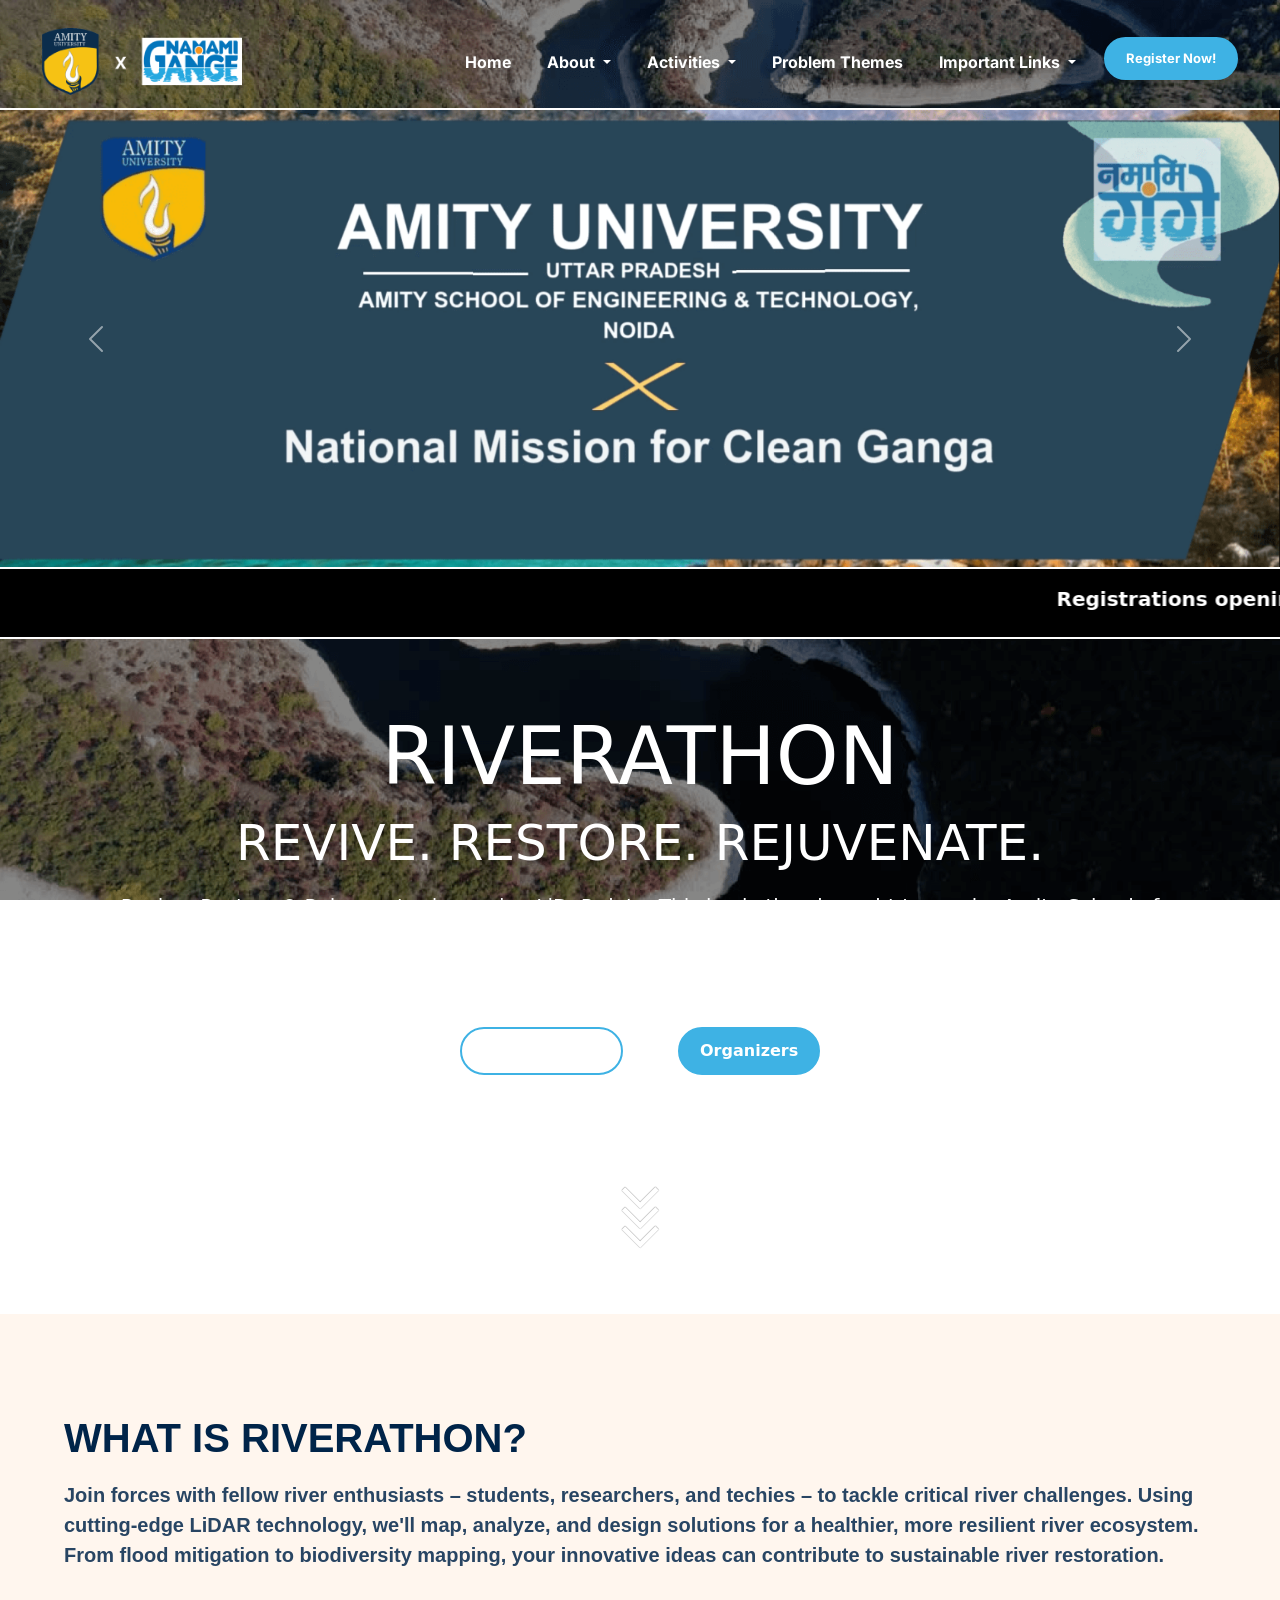
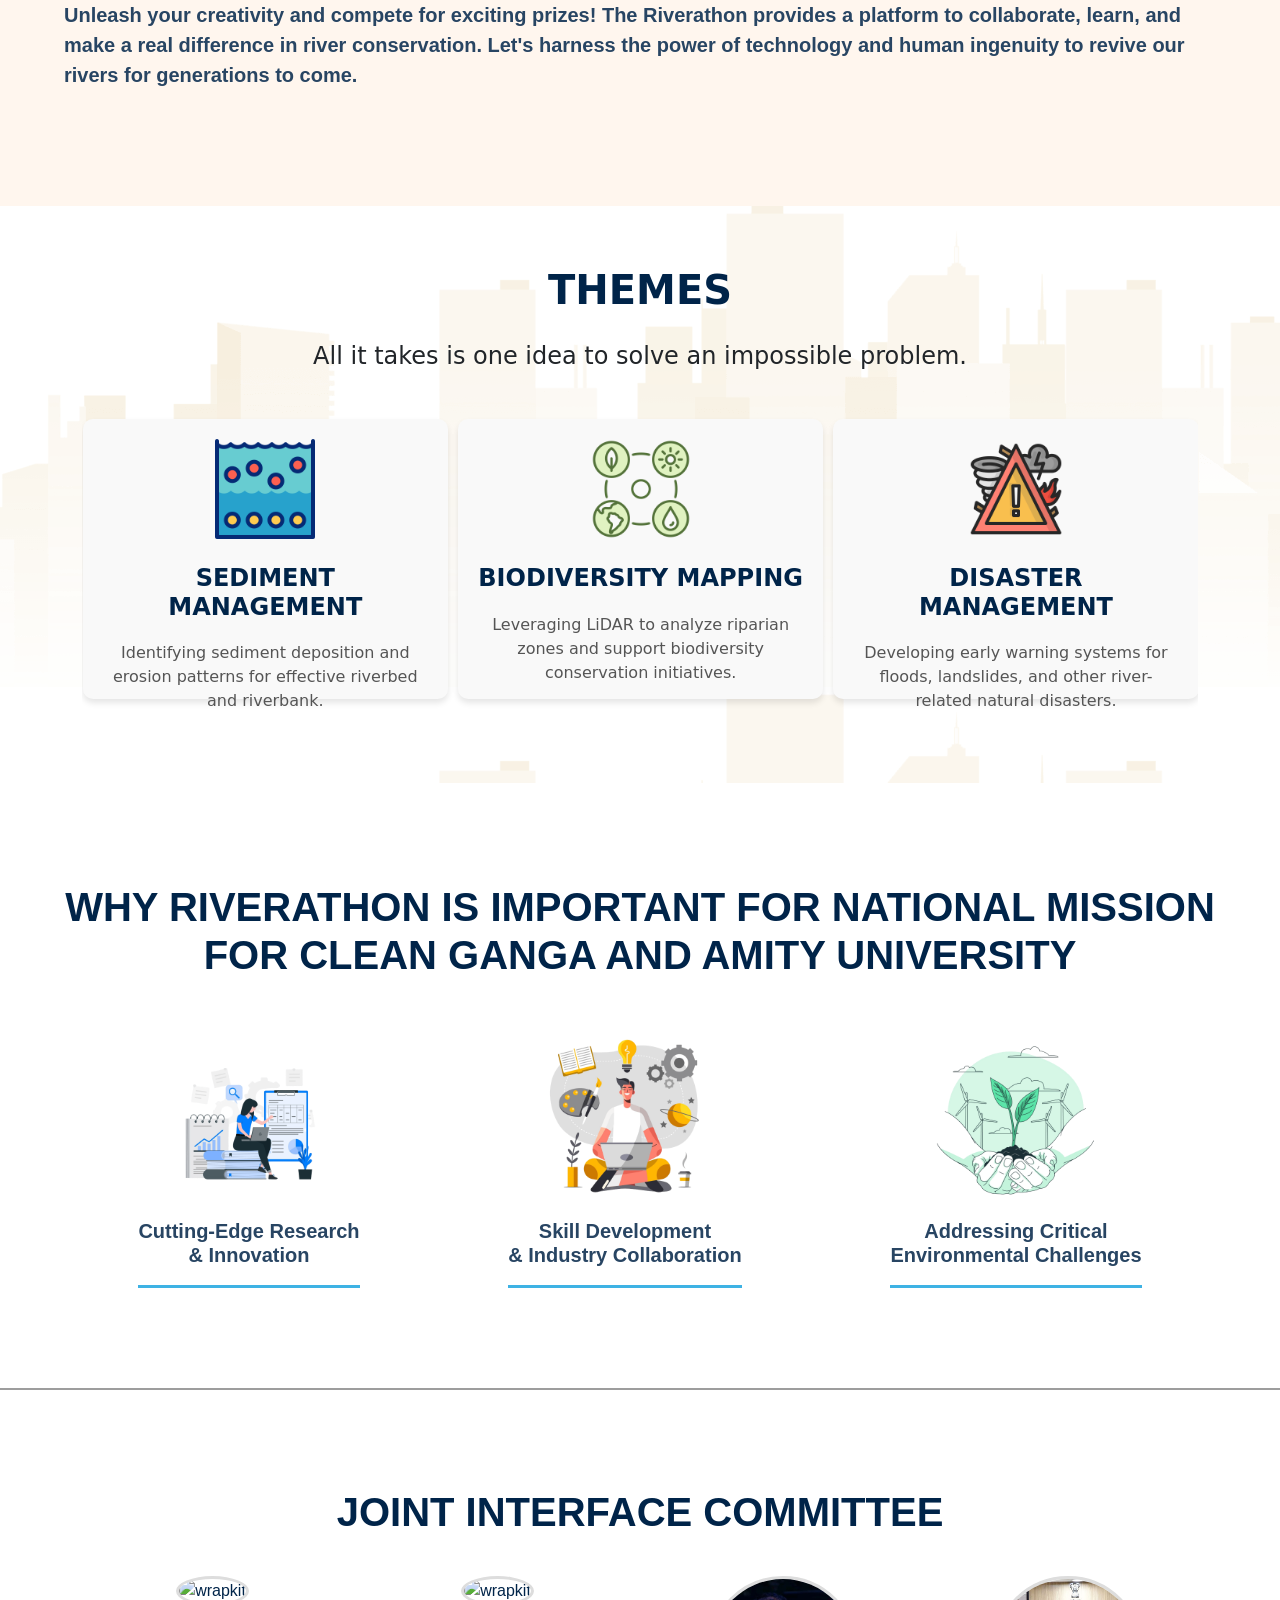
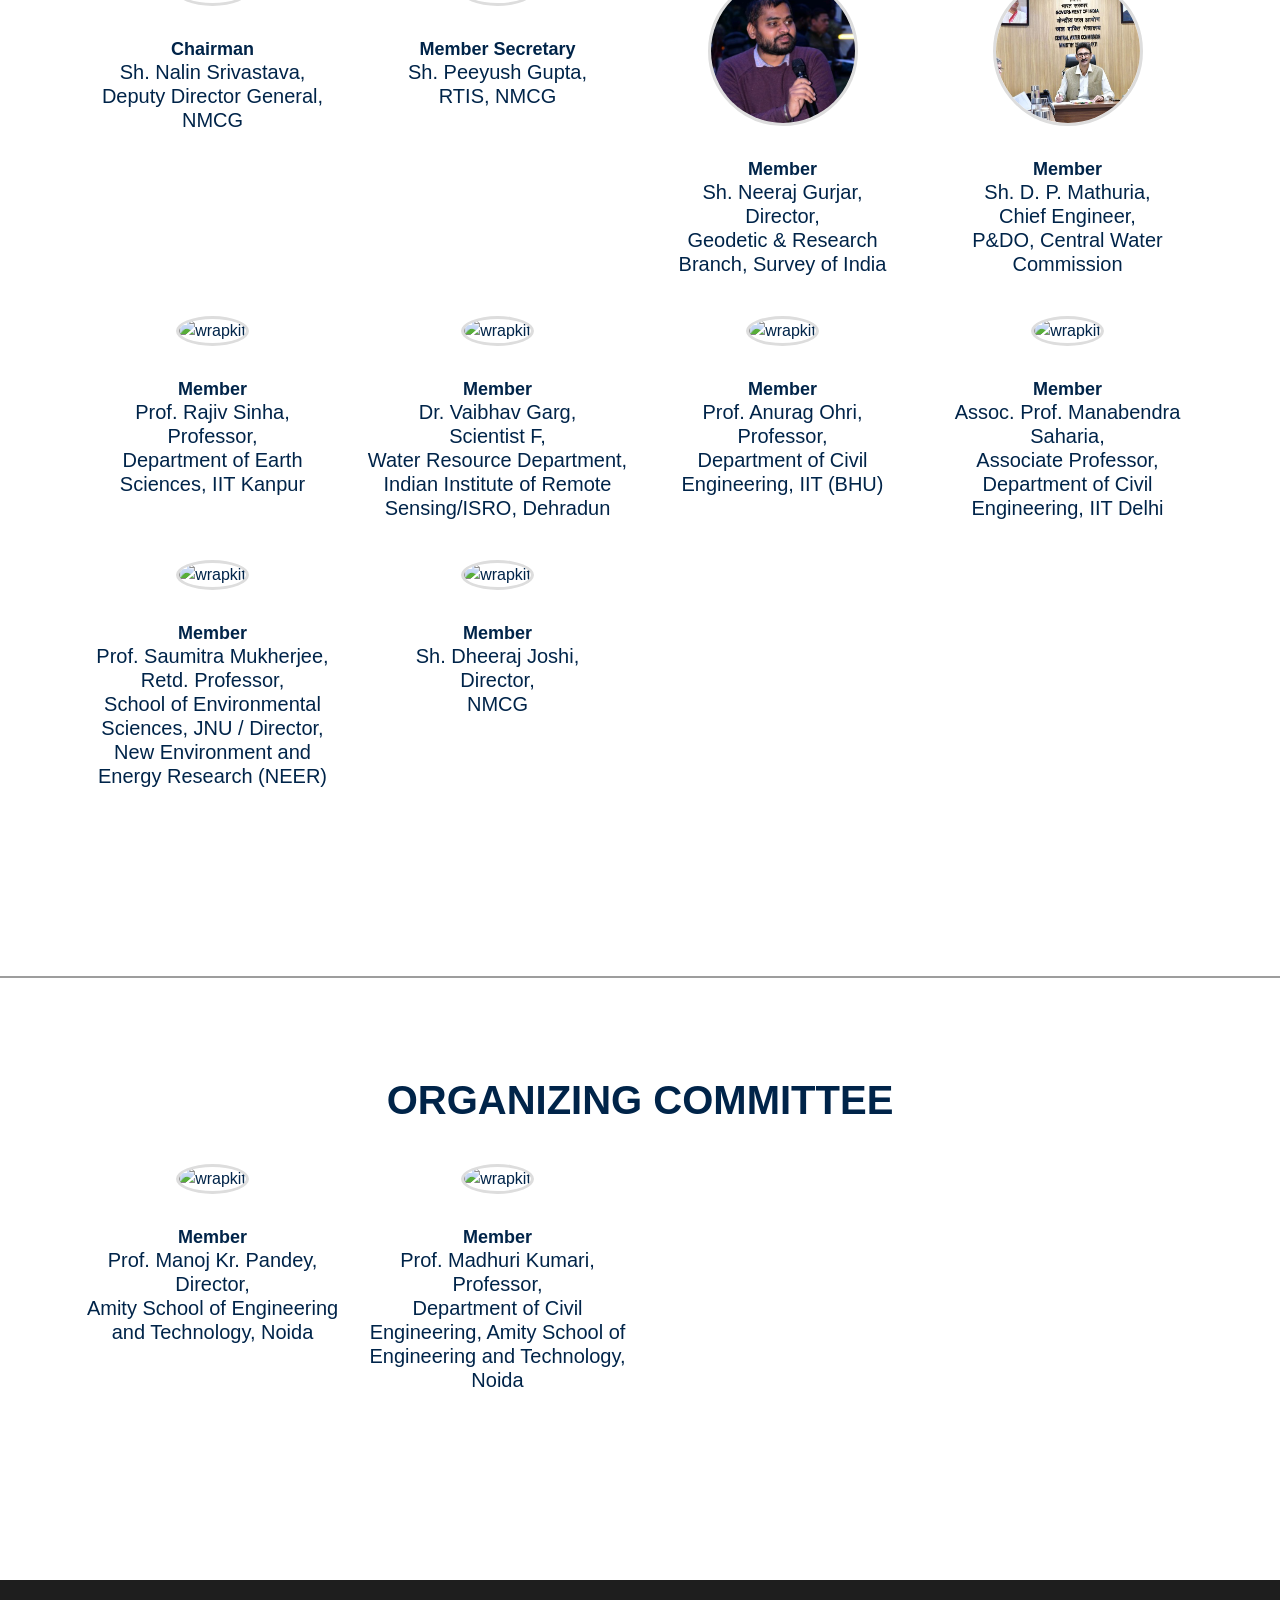
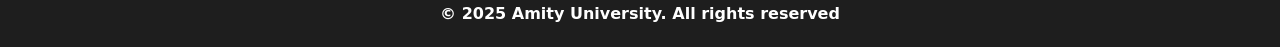
==== commit a70409ba: "changes" ====
--- a/index.html
+++ b/index.html
@@ -346,8 +346,8 @@
                             </div>
                             <div class="col-md-12 text-center">
                                 <div class="pt-2">
-                                    <h5 style="font-weight: 900; color: rgb(0, 36, 73);" class="mt-4 mb-0">Sh. Nalin Srivastava</h5>
-                                    <h6 style="font-weight: 400; color: #6c757d;" class="subtitle mb-3">Deputy Director General, NMCG - Chairman</h6>
+                                    <h5 style="font-weight: 900; color: rgb(0, 36, 73);" class="mt-4 mb-0">Chairman</h5>
+                                    <h6 style="font-weight: 400; color: #6c757d;" class="subtitle mb-3">Sh. Nalin Srivastava,<br>Deputy Director General, NMCG</h6>
                                 </div>
                                 
                                 
@@ -365,13 +365,13 @@
                         <div class="row">
                             <div class="col-md-12 orgImage">
                                 <img loading="lazy"
-                                    src="https://pbs.twimg.com/media/FkEzzCnVQAAhLfE.jpg:large"
-                                    alt="wrapkit" class="img-fluid rounded-circle" />
-                            </div>
-                            <div class="col-md-12 text-center">
-                                <div class="pt-2">
-                                    <h5 style="font-weight: 900; color: rgb(0, 36, 73);" class="mt-4 mb-0">Sh. Dheeraj Joshi</h5>
-                                    <h6 style="font-weight: 400; color: #6c757d; font-size: 0.9rem;" class="subtitle mb-3">Director, NMCG - Member</h6>
+                                    src="https://encrypted-tbn0.gstatic.com/images?q=tbn:ANd9GcRgI7c5nAqiTx45eJp3cIUhzLdMEesti9gkCA&s"
+                                    alt="wrapkit" class="img-fluid rounded-circle" />
+                            </div>
+                            <div class="col-md-12 text-center">
+                                <div class="pt-2">
+                                    <h5 style="font-weight: 900; color: rgb(0, 36, 73);" class="mt-4 mb-0">Member Secretary</h5>
+                                    <h6 style="font-weight: 400; color: #6c757d; font-size: 0.9rem;" class="subtitle mb-3">Sh. Peeyush Gupta,<br>RTIS,<r> NMCG</h6>
                                 </div>
                                 
                             </div>
@@ -387,32 +387,32 @@
                         <div class="row">
                             <div class="col-md-12 orgImage">
                                 <img loading="lazy"
-                                    src="https://media.licdn.com/dms/image/v2/C5603AQGwwVBHDWST5A/profile-displayphoto-shrink_400_400/profile-displayphoto-shrink_400_400/0/1643122054251?e=1743033600&v=beta&t=H5Un9UcRgXD7CLQac4r5Wp6L_8diedgOtsyKWJv4Lro"
-                                    alt="wrapkit" class="img-fluid rounded-circle" />
-                            </div>
-                            <div class="col-md-12 text-center">
-                                <div class="pt-2">
-                                    <h5 style="font-weight: 900; color: rgb(0, 36, 73);" class="mt-4 mb-0">Sh. Neeraj Gurjar</h5>
-                                    <h6 style="font-weight: 400; color: #6c757d; font-size: 0.9rem;" class="subtitle mb-3">Director, Geodetic & Research Branch, Survey of India - Member</h6>
-                                </div>
-                                
-                            </div>
-                        </div>
-                        <!-- Row -->
-                    </div>
-                    <div class="col-lg-3 mb-4">
-                        <!-- Row -->
-                        <div class="row">
-                            <div class="col-md-12 orgImage">
-                                <img loading="lazy"
-                                    src="/assets/images/organising-committee/Sh. D. P. Mathuria.jpg"
+                                src="assets/images/organising-committee/neeraj.jpeg"
+                                alt="wrapkit" class="img-fluid rounded-circle" />
+                            </div>
+                            <div class="col-md-12 text-center">
+                                <div class="pt-2">
+                                    <h5 style="font-weight: 900; color: rgb(0, 36, 73);" class="mt-4 mb-0">Member</h5>
+                                    <h6 style="font-weight: 400; color: #6c757d; font-size: 0.9rem;" class="subtitle mb-3">Sh. Neeraj Gurjar,<br>Director,<br>Geodetic & Research Branch, Survey of India</h6>
+                                </div>
+                                
+                            </div>
+                        </div>
+                        <!-- Row -->
+                    </div>
+                    <div class="col-lg-3 mb-4">
+                        <!-- Row -->
+                        <div class="row">
+                            <div class="col-md-12 orgImage">
+                                <img loading="lazy"
+                                    src="/assets/images/organising-committee/mathuria.jpg"
                                     alt="wrapkit" class="img-fluid rounded-circle" 
                                     />
                             </div>
                             <div class="col-md-12 text-center">
                                 <div class="pt-2">
-                                    <h5 style="font-weight: 900; color: rgb(0, 36, 73);" class="mt-4 mb-0">Sh. D. P. Mathuria</h5>
-                                    <h6 style="font-weight: 400; color: #6c757d;" class="subtitle mb-3">Chief Engineer, P&DO, Central Water Commission - Member</h6>
+                                    <h5 style="font-weight: 900; color: rgb(0, 36, 73);" class="mt-4 mb-0">Member</h5>
+                                    <h6 style="font-weight: 400; color: #6c757d;" class="subtitle mb-3">Sh. D. P. Mathuria,<br> Chief Engineer,<br> P&DO, Central Water Commission</h6>
                                 </div>
                                 
                             </div>
@@ -433,8 +433,8 @@
                             </div>
                             <div class="col-md-12 text-center">
                                 <div class="pt-2">
-                                    <h5 style="font-weight: 900; color: rgb(0, 36, 73);" class="mt-4 mb-0">Prof. Rajiv Sinha</h5>
-                                    <h6 style="font-weight: 400; color: #6c757d; font-size: 0.9rem;" class="subtitle mb-3">Professor, Department of Earth Sciences, IIT Kanpur - Member</h6>
+                                    <h5 style="font-weight: 900; color: rgb(0, 36, 73);" class="mt-4 mb-0">Member</h5>
+                                    <h6 style="font-weight: 400; color: #6c757d; font-size: 0.9rem;" class="subtitle mb-3">Prof. Rajiv Sinha,<br>Professor,<br> Department of Earth Sciences, IIT Kanpur</h6>
                                 </div>
                                 
                             </div>
@@ -452,8 +452,8 @@
                             </div>
                             <div class="col-md-12 text-center">
                                 <div class="pt-2">
-                                    <h5 style="font-weight: 900; color: rgb(0, 36, 73);" class="mt-4 mb-0">Dr. Vaibhav Garg</h5>
-                                    <h6 style="font-weight: 400; color: #6c757d; font-size: 0.9rem;" class="subtitle mb-3">Scientist F, Water Resource Department, Indian Institute of Remote Sensing/ISRO, Dehradun - Member</h6>
+                                    <h5 style="font-weight: 900; color: rgb(0, 36, 73);" class="mt-4 mb-0">Member</h5>
+                                    <h6 style="font-weight: 400; color: #6c757d; font-size: 0.9rem;" class="subtitle mb-3">Dr. Vaibhav Garg,<br>Scientist F,<br> Water Resource Department, Indian Institute of Remote Sensing/ISRO, Dehradun</h6>
                                 </div>
                                 
                             </div>
@@ -472,8 +472,8 @@
                             </div>
                             <div class="col-md-12 text-center">
                                 <div class="pt-2">
-                                    <h5 style="font-weight: 900; color: rgb(0, 36, 73);" class="mt-4 mb-0">Prof. Anurag Ohri</h5>
-                                    <h6 style="font-weight: 400; color: #6c757d; font-size: 0.9rem;" class="subtitle mb-3">Department of Civil Engineering, IIT (BHU) - Member</h6>
+                                    <h5 style="font-weight: 900; color: rgb(0, 36, 73);" class="mt-4 mb-0">Member</h5>
+                                    <h6 style="font-weight: 400; color: #6c757d; font-size: 0.9rem;" class="subtitle mb-3">Prof. Anurag Ohri,<br>Professor,<br>Department of Civil Engineering, IIT (BHU)</h6>
                                 </div>
                                 
                             </div>
@@ -492,8 +492,8 @@
                             </div>
                             <div class="col-md-12 text-center">
                                 <div class="pt-2">
-                                    <h5 style="font-weight: 900; color: rgb(0, 36, 73);" class="mt-4 mb-0">Assoc. Prof. Manabendra Saharia</h5>
-                                    <h6 style="font-weight: 400; color: #6c757d; font-size: 0.9rem;" class="subtitle mb-3">Department of Civil Engineering, IIT Delhi - Member</h6>
+                                    <h5 style="font-weight: 900; color: rgb(0, 36, 73);" class="mt-4 mb-0">Member</h5>
+                                    <h6 style="font-weight: 400; color: #6c757d; font-size: 0.9rem;" class="subtitle mb-3">Assoc. Prof. Manabendra Saharia,<br>Associate Professor,<br>Department of Civil Engineering, IIT Delhi</h6>
                                 </div>
                                 
                             </div>
@@ -512,8 +512,8 @@
                             </div>
                             <div class="col-md-12 text-center">
                                 <div class="pt-2">
-                                    <h5 style="font-weight: 900; color: rgb(0, 36, 73);" class="mt-4 mb-0">Prof. Saumitra Mukherjee</h5>
-                                    <h6 style="font-weight: 400; color: #6c757d; font-size: 0.9rem;" class="subtitle mb-3">Retd. Professor, School of Environmental Sciences, JNU / Director, New Environment and Energy Research (NEER) - Member</h6>
+                                    <h5 style="font-weight: 900; color: rgb(0, 36, 73);" class="mt-4 mb-0">Member</h5>
+                                    <h6 style="font-weight: 400; color: #6c757d; font-size: 0.9rem;" class="subtitle mb-3">Prof. Saumitra Mukherjee,<br>Retd. Professor,<br> School of Environmental Sciences, JNU / Director, New Environment and Energy Research (NEER)</h6>
                                 </div>
                                 
                             </div>
@@ -526,13 +526,13 @@
                         <div class="row">
                             <div class="col-md-12 orgImage">
                                 <img loading="lazy"
-                                    src="https://encrypted-tbn0.gstatic.com/images?q=tbn:ANd9GcRgI7c5nAqiTx45eJp3cIUhzLdMEesti9gkCA&s"
-                                    alt="wrapkit" class="img-fluid rounded-circle" />
-                            </div>
-                            <div class="col-md-12 text-center">
-                                <div class="pt-2">
-                                    <h5 style="font-weight: 900; color: rgb(0, 36, 73);" class="mt-4 mb-0">Sh. Peeyush Gupta</h5>
-                                    <h6 style="font-weight: 400; color: #6c757d; font-size: 0.9rem;" class="subtitle mb-3">RTIS, NMCG - Member Secretary</h6>
+                                    src="https://pbs.twimg.com/media/FkEzzCnVQAAhLfE.jpg:large"
+                                    alt="wrapkit" class="img-fluid rounded-circle" />
+                            </div>
+                            <div class="col-md-12 text-center">
+                                <div class="pt-2">
+                                    <h5 style="font-weight: 900; color: rgb(0, 36, 73);" class="mt-4 mb-0">Member</h5>
+                                    <h6 style="font-weight: 400; color: #6c757d; font-size: 0.9rem;" class="subtitle mb-3">Sh. Dheeraj Joshi,<br> Director,<br> NMCG</h6>
                                 </div>
                                 
                             </div>
@@ -563,8 +563,8 @@
                             </div>
                             <div class="col-md-12 text-center">
                                 <div class="pt-2">
-                                    <h5 style="font-weight: 900; color: rgb(0, 36, 73);" class="mt-4 mb-0">Prof. Manoj Kr. Pandey</h5>
-                                    <h6 style="font-weight: 400; color: #6c757d; font-size: 0.9rem;" class="subtitle mb-3">Director, Amity School of Engineering and Technology, Noida - Member</h6>
+                                    <h5 style="font-weight: 900; color: rgb(0, 36, 73);" class="mt-4 mb-0">Member</h5>
+                                    <h6 style="font-weight: 400; color: #6c757d; font-size: 0.9rem;" class="subtitle mb-3">Prof. Manoj Kr. Pandey,<br>Director,<br> Amity School of Engineering and Technology, Noida</h6>
                                 </div>
                                 
                             </div>
@@ -581,8 +581,8 @@
                             </div>
                             <div class="col-md-12 text-center">
                                 <div class="pt-2">
-                                    <h5 style="font-weight: 900; color: rgb(0, 36, 73);" class="mt-4 mb-0">Prof. Madhuri Kumari</h5>
-                                    <h6 style="font-weight: 400; color: #6c757d; font-size: 0.9rem;" class="subtitle mb-3">Professor, Department of Civil Engineering, Amity School of Engineering and Technology, Noida - Member</h6>
+                                    <h5 style="font-weight: 900; color: rgb(0, 36, 73);" class="mt-4 mb-0">Member</h5>
+                                    <h6 style="font-weight: 400; color: #6c757d; font-size: 0.9rem;" class="subtitle mb-3">Prof. Madhuri Kumari,<br>Professor,<br> Department of Civil Engineering, Amity School of Engineering and Technology, Noida</h6>
                                 </div>
                                 
                             </div>
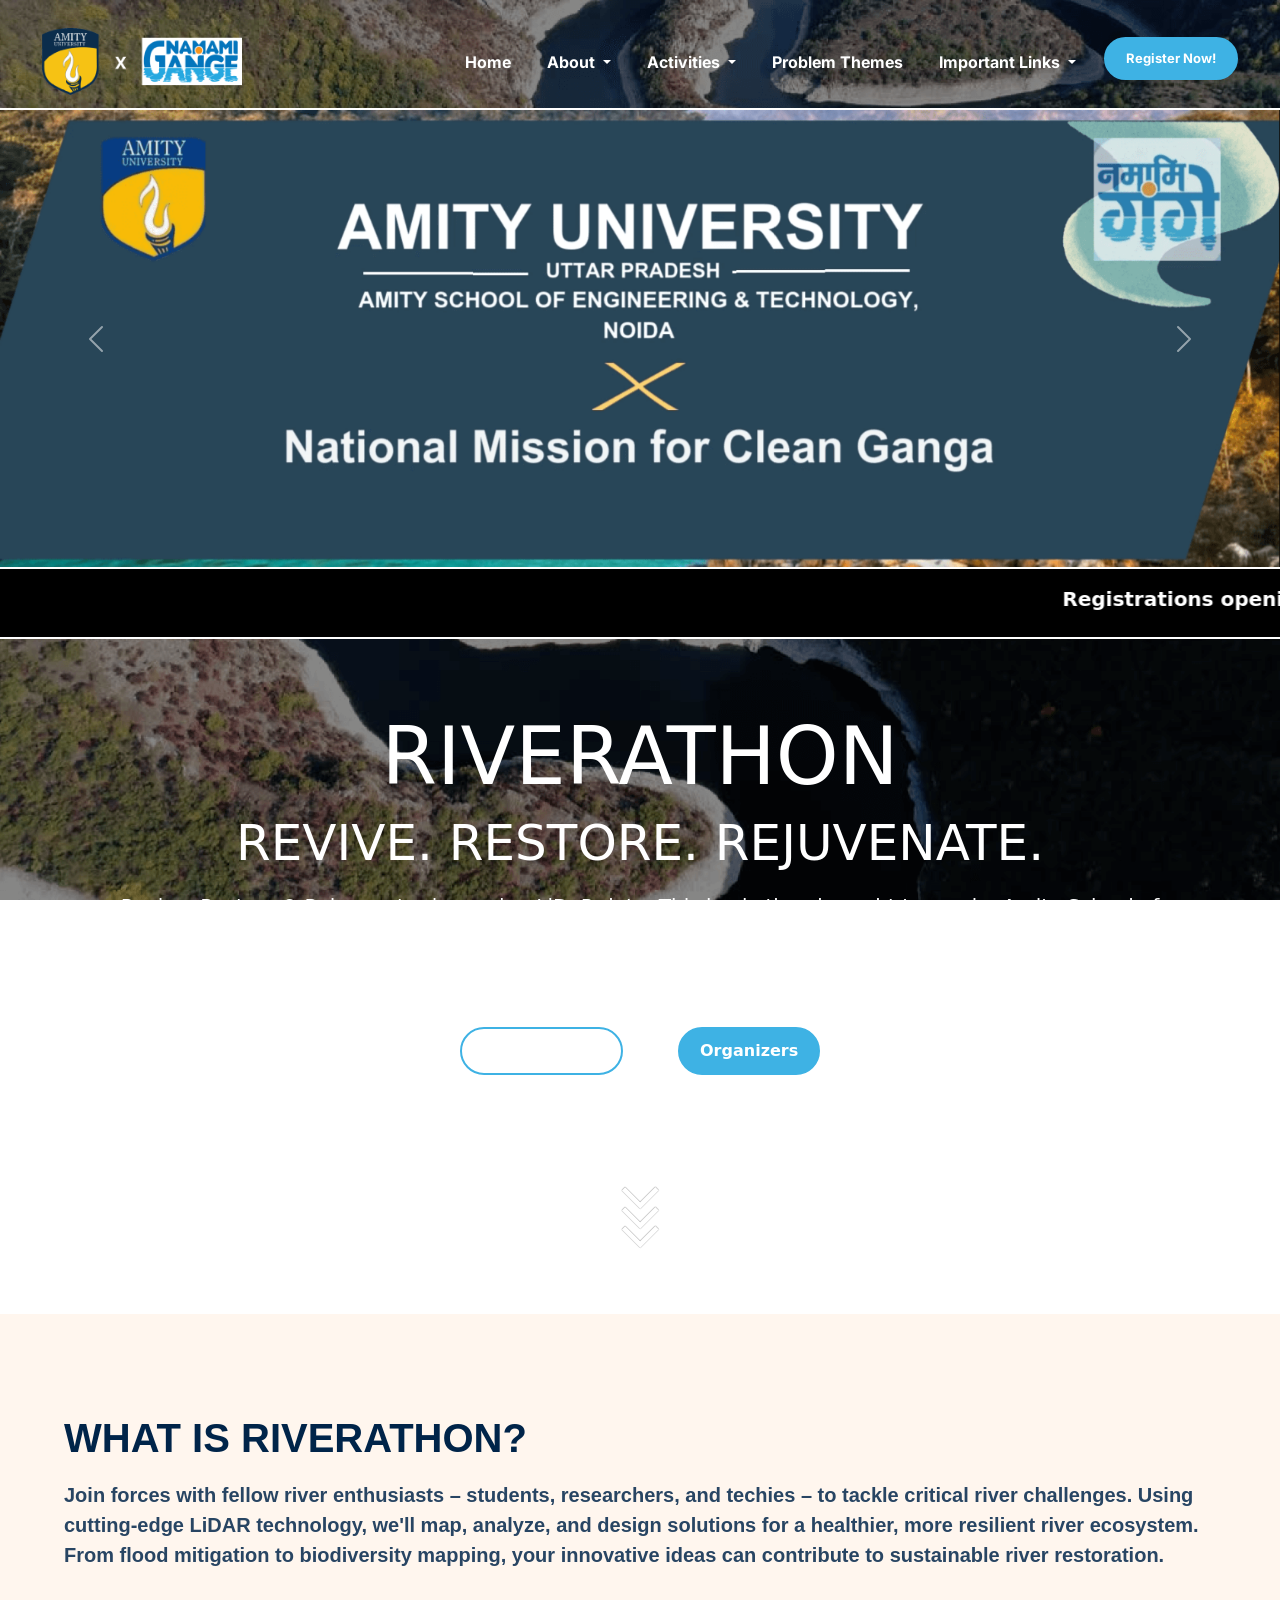
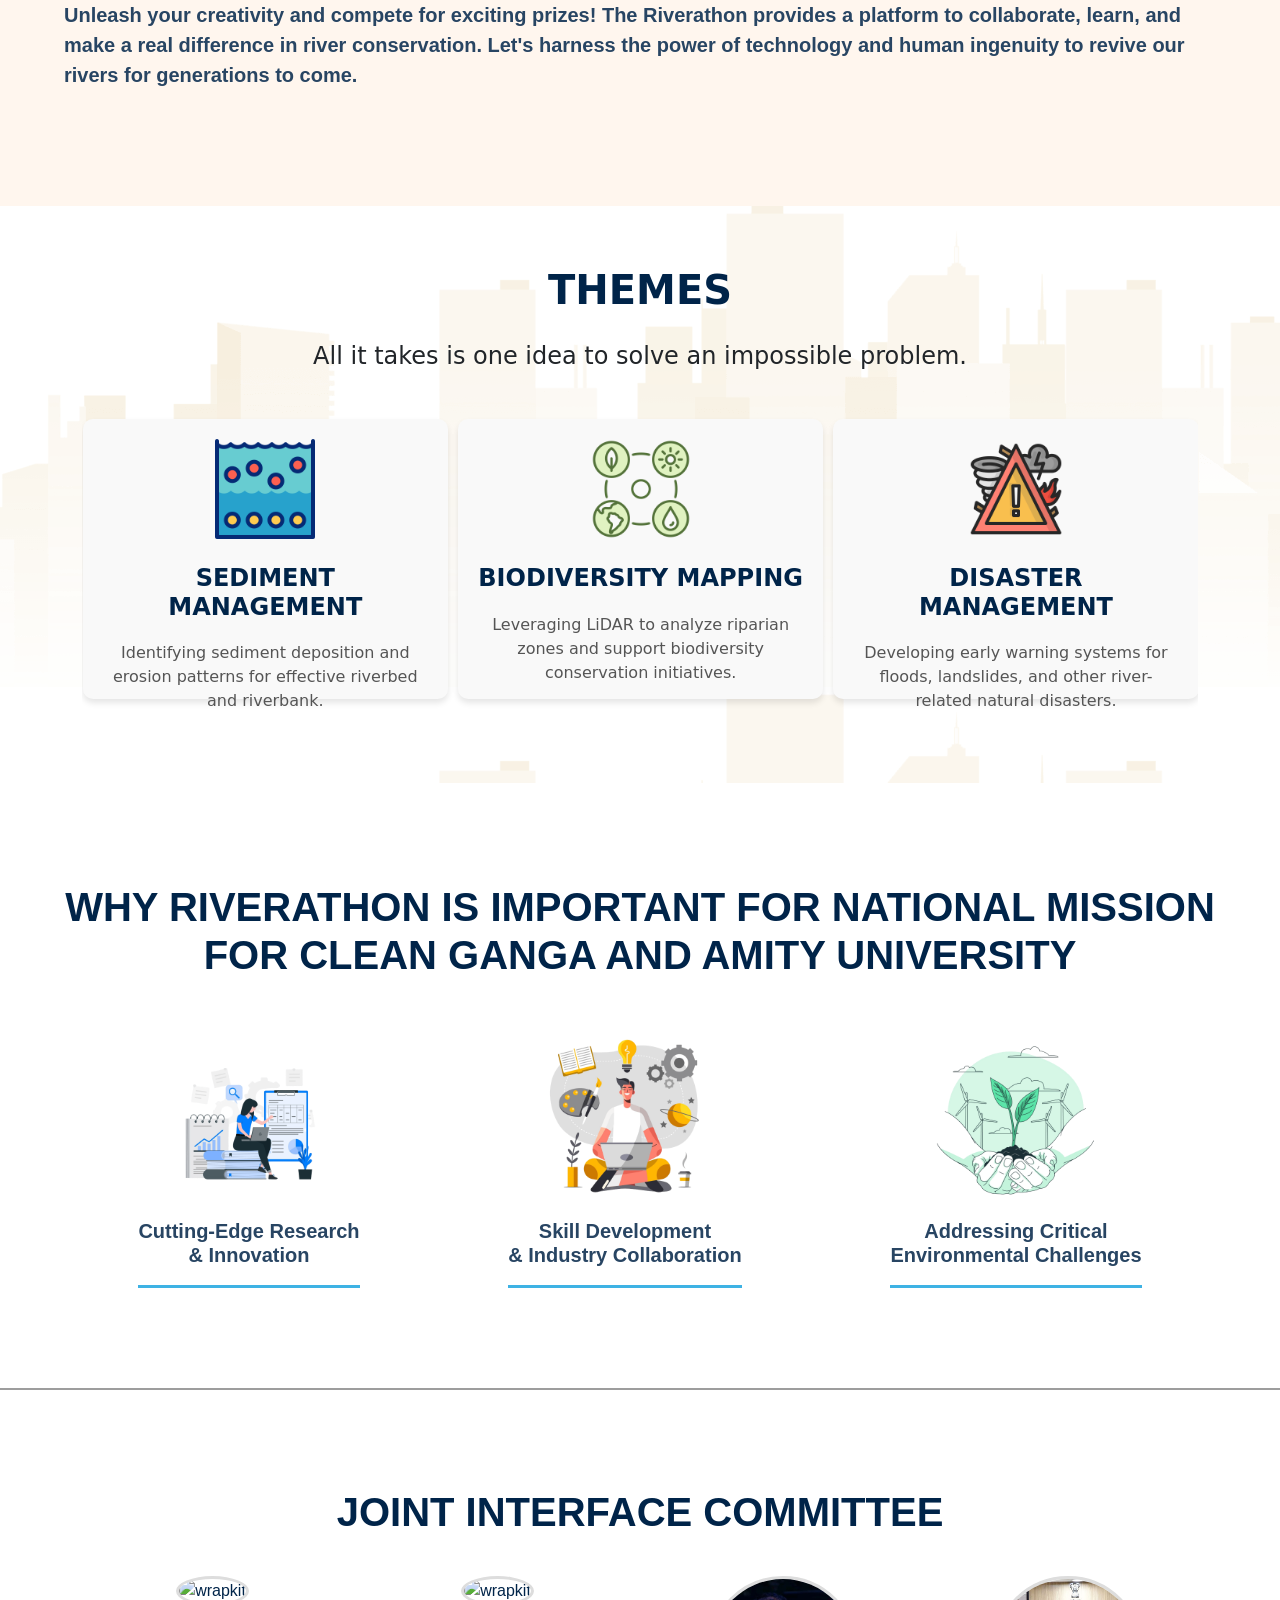
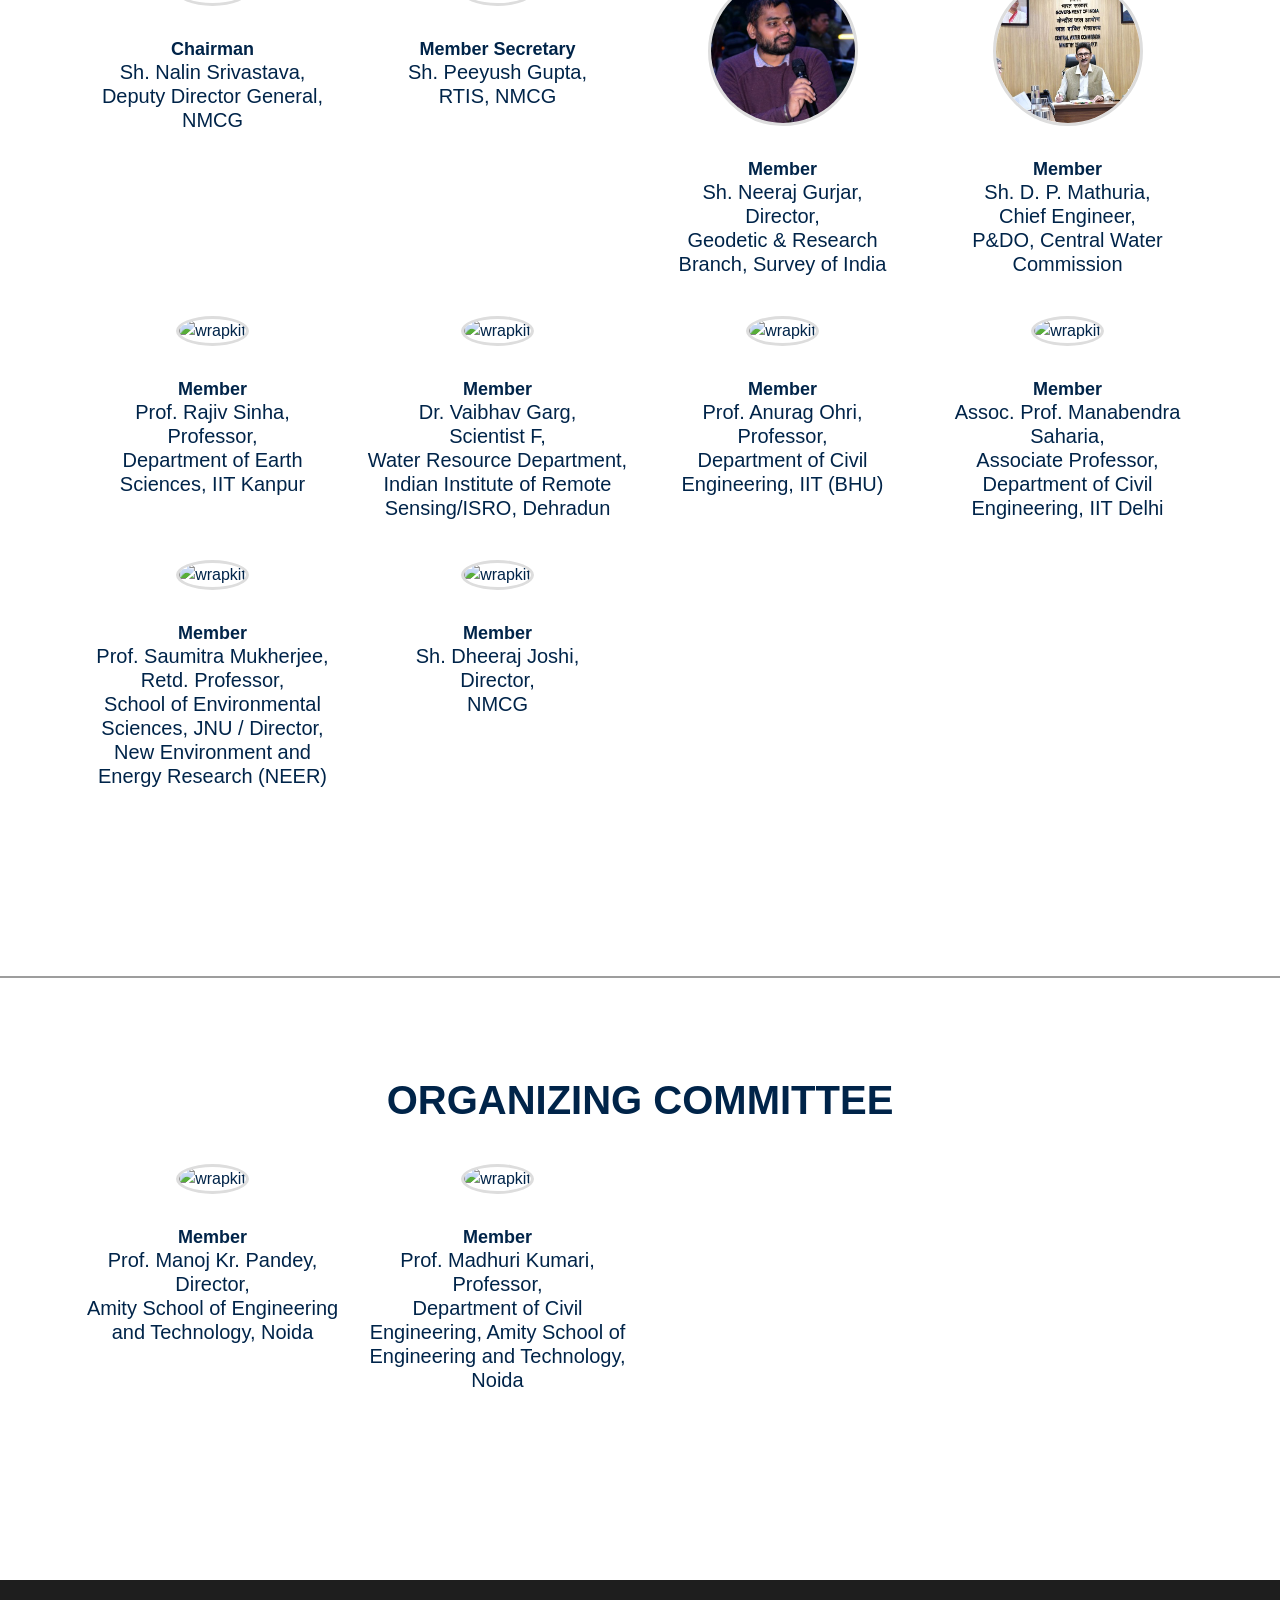
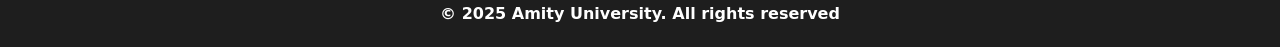
==== commit 0b317952: "changes" ====
--- a/index.html
+++ b/index.html
@@ -405,7 +405,7 @@
                         <div class="row">
                             <div class="col-md-12 orgImage">
                                 <img loading="lazy"
-                                    src="/assets/images/organising-committee/mathuria.jpg"
+                                    src="assets/images/organising-committee/mathuria.jpg"
                                     alt="wrapkit" class="img-fluid rounded-circle" 
                                     />
                             </div>
